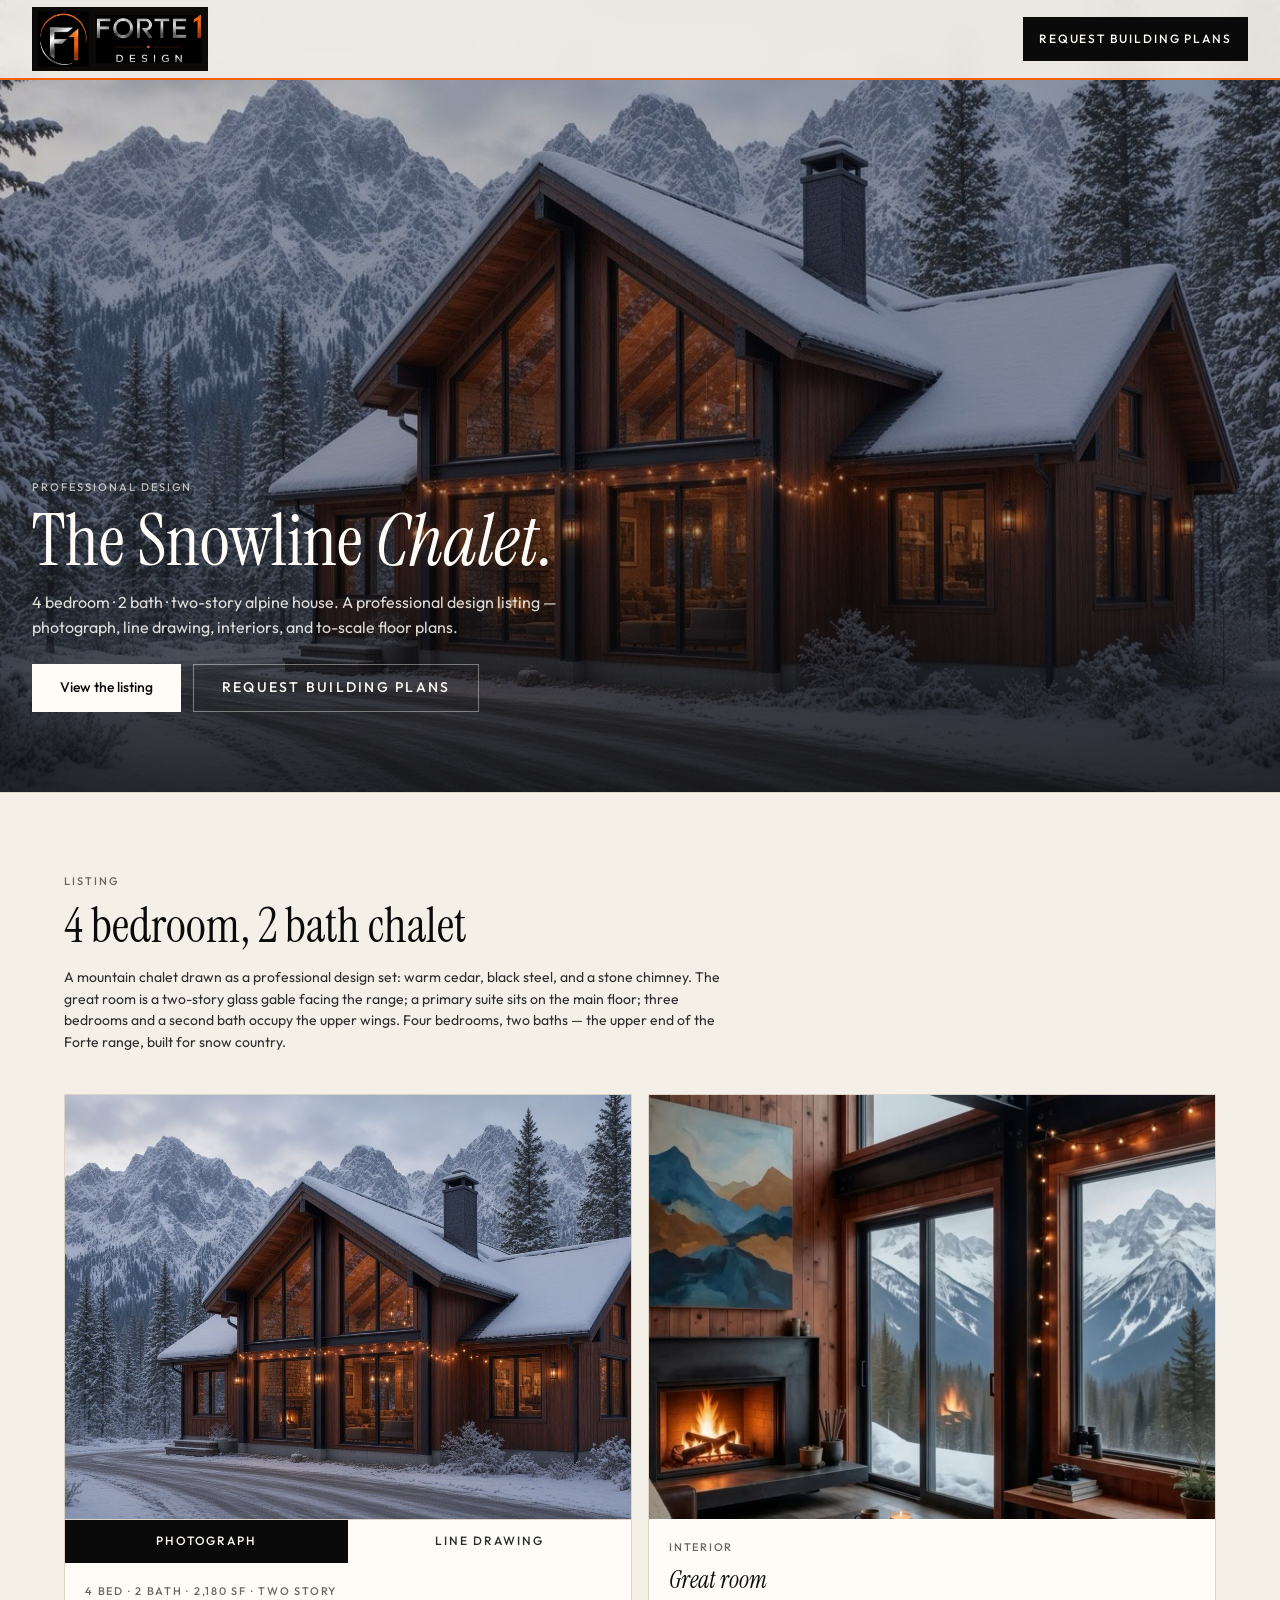
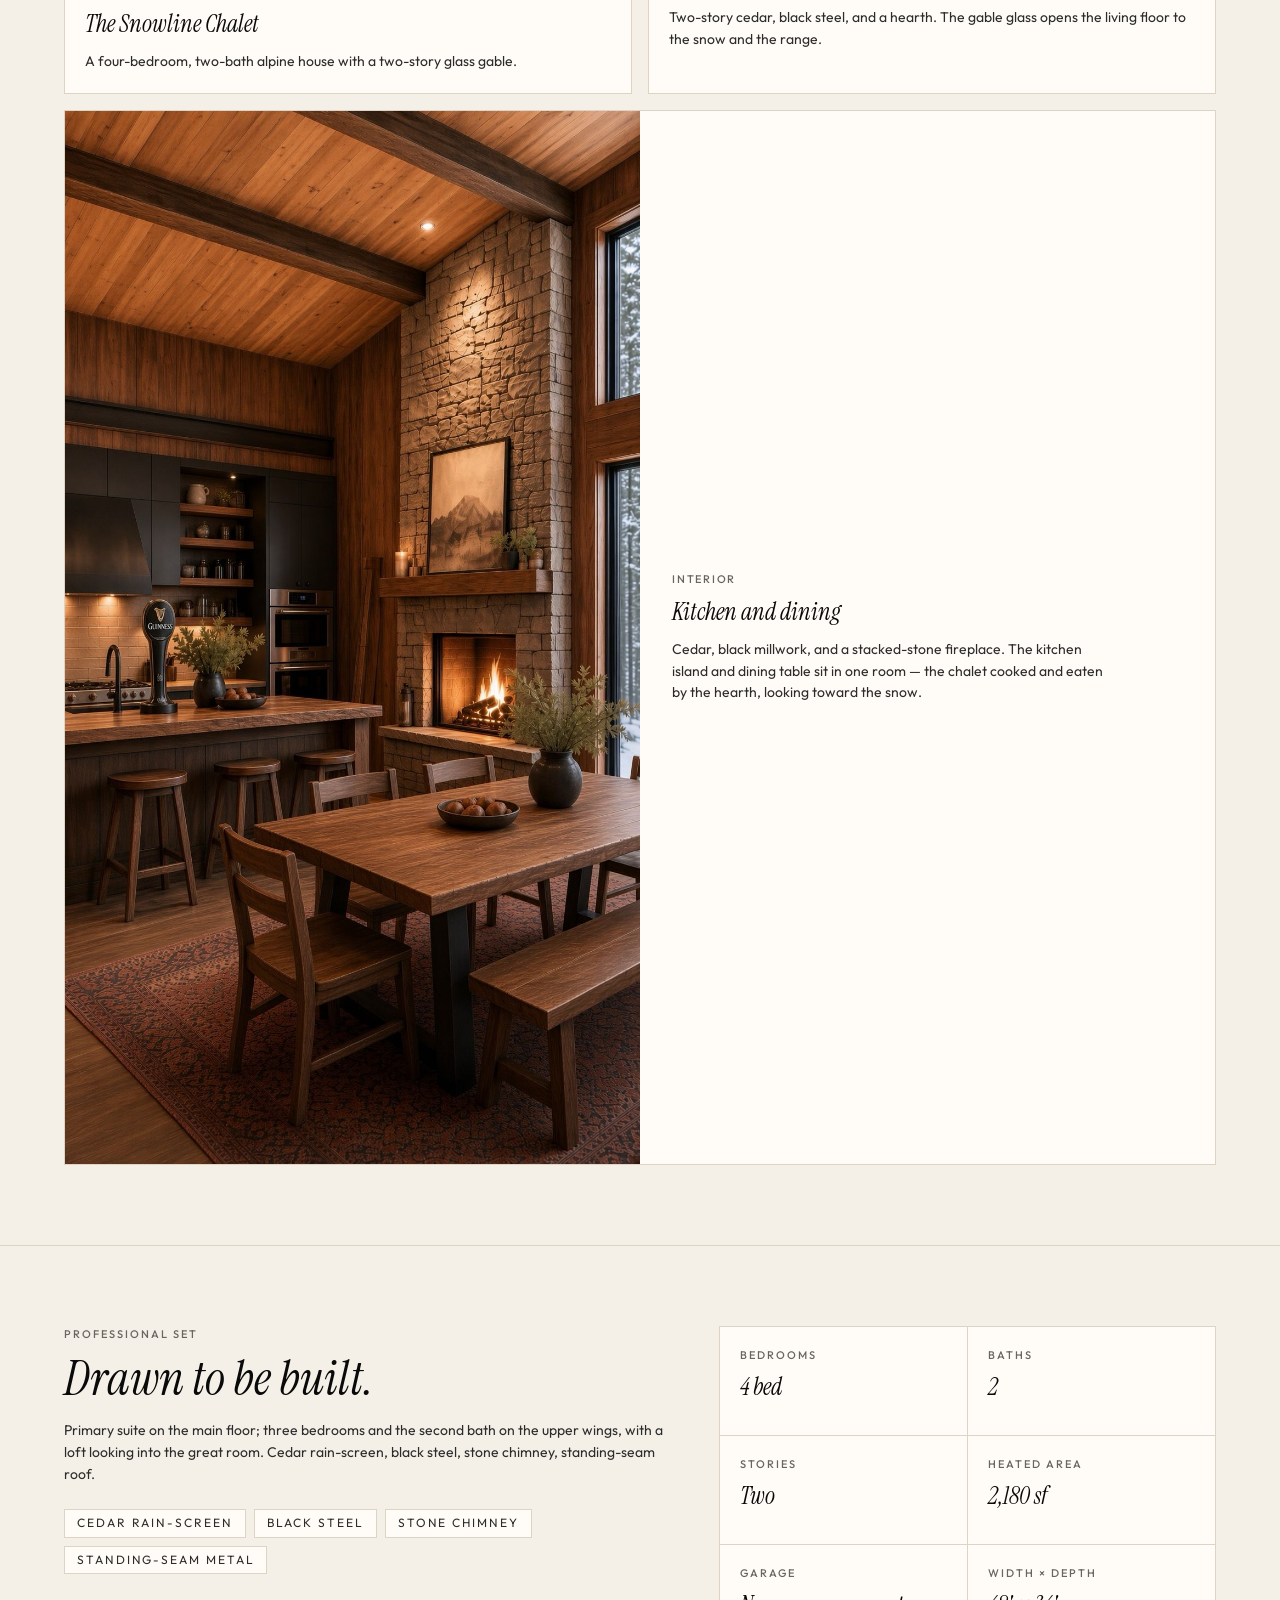
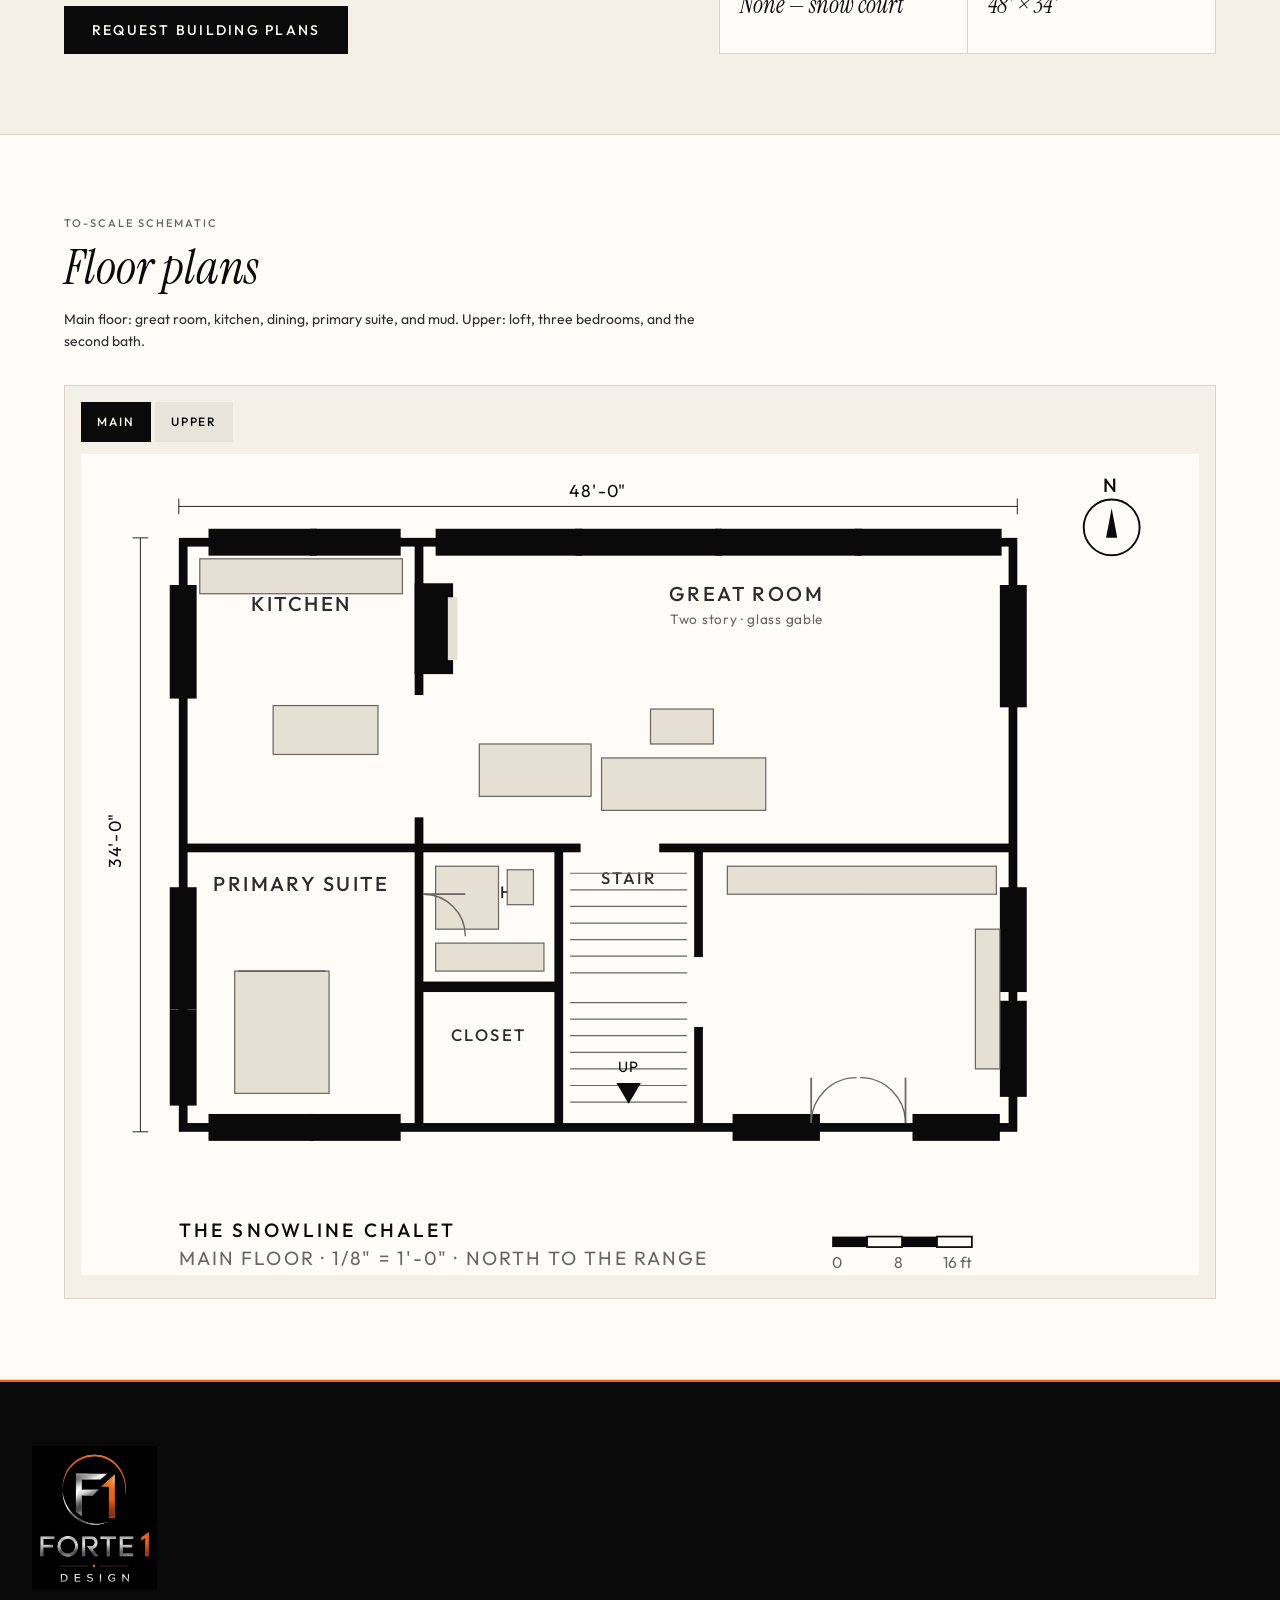
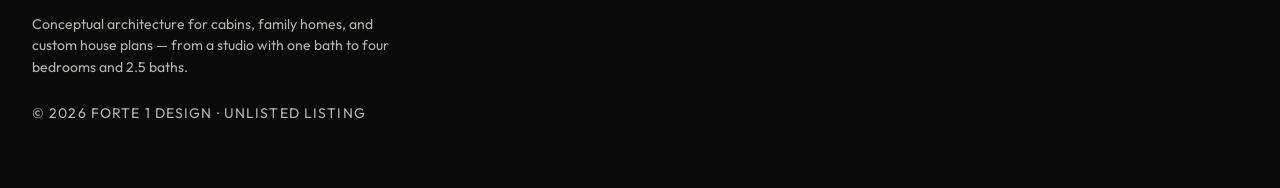
==== public/index.html @ c3548d13 "Serve Snowline Chalet as a static site for Cloudflare Pages Drop the Vercel output path and GitHub A" ====
<!DOCTYPE html>
<html lang="en">
<head>
  <meta charset="utf-8" />
  <meta name="viewport" content="width=device-width, initial-scale=1" />
  <title>Professional Design — The Snowline Chalet | Forte 1 Design</title>
  <meta name="description" content="4 bedroom · 2 bath · two-story alpine house. Photograph, line drawing, interior, and to-scale floor plans." />
  <meta name="robots" content="noindex, nofollow" />
  <meta name="theme-color" content="#f4f0e8" />
  <link rel="icon" type="image/svg+xml" href="favicon.svg" />
  <link rel="preconnect" href="https://fonts.googleapis.com" />
  <link rel="preconnect" href="https://fonts.gstatic.com" crossorigin />
  <link href="https://fonts.googleapis.com/css2?family=Instrument+Serif:ital@0;1&family=Outfit:wght@400;500;600&display=swap" rel="stylesheet" />
  <style>
    :root {
      --paper: #f4f0e8;
      --paper-deep: #e6dfd4;
      --cream: #fffcf7;
      --ink: #0a0a0a;
      --ink-soft: #2c2c2c;
      --mute: #6a6560;
      --line: #ddd4c6;
      --walnut: #f66303;
      --display: "Instrument Serif", "Times New Roman", serif;
      --sans: "Outfit", ui-sans-serif, system-ui, sans-serif;
    }
    * { box-sizing: border-box; margin: 0; padding: 0; }
    html { -webkit-font-smoothing: antialiased; scroll-behavior: smooth; }
    body { font-family: var(--sans); background: var(--paper); color: var(--ink); line-height: 1.55; }
    img { display: block; max-width: 100%; height: auto; }
    a { color: inherit; text-decoration: none; }
    button { font: inherit; cursor: pointer; border: 0; background: none; }
    .wrap { max-width: 80rem; margin: 0 auto; padding: 0 1.25rem; }
    @media (min-width: 640px) { .wrap { padding: 0 2rem; } }

    header {
      position: fixed; inset: 0 0 auto 0; z-index: 50;
      background: color-mix(in srgb, var(--paper) 92%, transparent);
      backdrop-filter: blur(12px); -webkit-backdrop-filter: blur(12px);
    }
    .header-inner {
      max-width: 80rem; margin: 0 auto; height: 5rem;
      display: flex; align-items: center; justify-content: space-between; gap: 1rem;
      border-bottom: 2px solid var(--walnut); padding: 0 1rem;
    }
    @media (min-width: 640px) { .header-inner { padding: 0 2rem; } }
    .brand img { height: 2.5rem; width: auto; }
    @media (min-width: 640px) { .brand img { height: 4rem; } }
    .btn {
      display: inline-flex; align-items: center; justify-content: center;
      height: 2.75rem; padding: 0 0.75rem; text-align: center;
      font-size: 0.6875rem; font-weight: 500; letter-spacing: 0.04em;
      text-transform: uppercase; background: var(--ink); color: var(--cream);
      white-space: nowrap; flex-shrink: 0;
    }
    .btn:hover { background: var(--walnut); }
    @media (min-width: 640px) {
      .btn { height: 2.75rem; padding: 0 1rem; font-size: 0.75rem; letter-spacing: 0.16em; }
    }

    .hero { background: var(--ink); padding-top: 5rem; }
    .hero-photo { width: 100%; aspect-ratio: 16 / 9; object-fit: cover; object-position: center; }
    .hero-copy { padding: 2rem 1rem 2.5rem; color: var(--cream); }
    .hero-copy .wrap { padding: 0; }
    .kicker { font-size: 0.6875rem; font-weight: 500; letter-spacing: 0.18em; text-transform: uppercase; color: color-mix(in srgb, var(--cream) 70%, transparent); }
    h1 { font-family: var(--display); font-weight: 400; font-size: 2.25rem; line-height: 0.92; margin-top: 0.75rem; max-width: 48rem; }
    h1 em { font-style: italic; }
    .lede { margin-top: 1rem; max-width: 36rem; font-size: 0.875rem; color: color-mix(in srgb, var(--cream) 85%, transparent); }
    .hero-actions { margin-top: 1.5rem; display: flex; flex-direction: column; gap: 0.75rem; }
    .btn-cream { background: var(--cream); color: var(--ink); height: 3rem; padding: 0 1.75rem; font-size: 0.875rem; letter-spacing: 0; text-transform: none; }
    .btn-cream:hover { background: var(--paper); }
    .btn-ghost {
      background: transparent; color: var(--cream); border: 1px solid color-mix(in srgb, var(--cream) 40%, transparent);
      height: 3rem; padding: 0 1.75rem; font-size: 0.875rem; letter-spacing: 0.16em;
    }
    .btn-ghost:hover { background: color-mix(in srgb, var(--cream) 10%, transparent); }

    @media (min-width: 640px) {
      .hero { position: relative; min-height: 88vh; padding-top: 0; background: var(--paper); }
      .hero-frame { position: absolute; inset: 0; overflow: hidden; }
      .hero-photo { position: absolute; inset: 0; width: 100%; height: 100%; aspect-ratio: auto; object-position: 62% center; }
      .hero-shade { position: absolute; inset: 0; background: linear-gradient(to top, rgba(10,10,10,.8), rgba(10,10,10,.25) 40%, rgba(10,10,10,.2)); }
      .hero-copy {
        position: relative; min-height: 88vh; display: flex; flex-direction: column; justify-content: flex-end;
        padding: 9rem 2rem 5rem;
      }
      .hero-copy .wrap { padding: 0; max-width: 80rem; width: 100%; margin: 0 auto; }
      h1 { font-size: 3.75rem; }
      .lede { font-size: 1rem; }
      .hero-actions { flex-direction: row; }
    }
    @media (min-width: 1024px) { h1 { font-size: 4.5rem; } }

    section { border-bottom: 1px solid var(--line); }
    .section { padding: 4rem 1.25rem; }
    @media (min-width: 640px) { .section { padding: 5rem 2rem; } }
    .label { font-size: 0.6875rem; font-weight: 500; letter-spacing: 0.18em; text-transform: uppercase; color: var(--mute); }
    h2 { font-family: var(--display); font-weight: 400; font-size: 2.25rem; line-height: 1.02; margin-top: 0.75rem; }
    @media (min-width: 640px) { h2 { font-size: 3rem; } }
    .prose { margin-top: 1rem; max-width: 42rem; font-size: 0.875rem; color: var(--ink-soft); }
    .grid { margin-top: 2.5rem; display: grid; gap: 1rem; }
    @media (min-width: 1024px) { .grid { grid-template-columns: 1fr 1fr; } }
    .card { display: flex; flex-direction: column; border: 1px solid var(--line); background: var(--cream); }
    .card.wide { }
    @media (min-width: 1024px) {
      .card.wide { grid-column: 1 / -1; display: grid; grid-template-columns: 1fr 1fr; }
    }
    .photo { overflow: hidden; background: var(--paper-deep); }
    .photo img { width: 100%; aspect-ratio: 4 / 3; object-fit: cover; }
    .photo.portrait img { aspect-ratio: 3 / 4; object-position: center 55%; }
    @media (min-width: 1024px) {
      .card.wide .photo img { aspect-ratio: auto; min-height: 24rem; height: 100%; object-fit: cover; }
    }
    .great-room { object-position: center 62%; }
    .tabs { display: flex; border-top: 1px solid var(--line); }
    .tabs button {
      flex: 1; padding: 0.75rem 1rem; font-size: 0.75rem; font-weight: 500;
      letter-spacing: 0.16em; text-transform: uppercase; background: var(--cream); color: var(--ink-soft);
    }
    .tabs button.on { background: var(--ink); color: var(--cream); }
    .card-copy { padding: 1.25rem; }
    .card.wide .card-copy { display: flex; flex-direction: column; justify-content: center; }
    @media (min-width: 640px) { .card.wide .card-copy { padding: 2rem; } }
    .meta { font-size: 0.6875rem; font-weight: 500; letter-spacing: 0.16em; text-transform: uppercase; color: var(--mute); }
    h3 { font-family: var(--display); font-style: italic; font-weight: 400; font-size: 1.5rem; line-height: 1.3; margin-top: 0.5rem; }

    .specs { display: grid; gap: 3rem; }
    @media (min-width: 1024px) { .specs { grid-template-columns: 1.1fr 0.9fr; } }
    .chips { margin-top: 1.5rem; display: flex; flex-wrap: wrap; gap: 0.5rem; list-style: none; }
    .chips li {
      border: 1px solid var(--line); background: var(--cream); padding: 0.25rem 0.75rem;
      font-size: 0.75rem; letter-spacing: 0.16em; text-transform: uppercase; color: var(--ink-soft);
    }
    .spec-grid {
      display: grid; grid-template-columns: 1fr 1fr; gap: 1px;
      overflow: hidden; border: 1px solid var(--line); background: var(--line);
    }
    .spec-grid div { background: var(--cream); padding: 1.25rem; }
    .spec-grid dt { font-size: 0.6875rem; font-weight: 500; letter-spacing: 0.18em; text-transform: uppercase; color: var(--mute); }
    .spec-grid dd { margin-top: 0.25rem; font-family: var(--display); font-style: italic; font-size: 1.25rem; }
    @media (min-width: 640px) { .spec-grid dd { font-size: 1.5rem; } }
    .btn-plans { margin-top: 2rem; height: 3rem; padding: 0 1.75rem; font-size: 0.875rem; letter-spacing: 0.16em; }

    .plans { background: var(--cream); }
    .plan-box { margin-top: 2rem; min-height: 24rem; border: 1px solid var(--line); background: var(--paper); padding: 0.75rem; }
    @media (min-width: 640px) { .plan-box { padding: 1rem; } }
    .plan-tabs { display: flex; gap: 0.25rem; margin-bottom: 0.75rem; }
    .plan-tabs button {
      height: 2.5rem; padding: 0 1rem; font-size: 0.75rem; font-weight: 500;
      letter-spacing: 0.16em; text-transform: uppercase; background: color-mix(in srgb, var(--ink) 5%, transparent);
    }
    .plan-tabs button.on { background: var(--ink); color: var(--cream); }
    .plan-scroll { overflow-x: auto; }
    .plan svg { width: 100%; height: auto; min-width: 18rem; }

    footer { border-top: 2px solid var(--walnut); background: var(--ink); color: var(--cream); }
    .footer-inner { max-width: 80rem; margin: 0 auto; padding: 4rem 1.25rem; }
    @media (min-width: 640px) { .footer-inner { padding: 4rem 2rem; } }
    .footer-inner img { height: 6rem; width: auto; }
    @media (min-width: 640px) { .footer-inner img { height: 9rem; } }
    .footer-inner p { margin-top: 1.5rem; max-width: 24rem; font-size: 0.875rem; color: color-mix(in srgb, var(--cream) 70%, transparent); }
    .legal { margin-top: 2rem; font-size: 0.6875rem; letter-spacing: 0.08em; text-transform: uppercase; color: color-mix(in srgb, var(--cream) 40%, transparent); }
  </style>
</head>
<body>
  <header>
    <div class="header-inner">
      <a class="brand" href="https://forte1design.com" target="_blank" rel="noopener noreferrer" aria-label="Forte 1 Design">
        <img src="images/logo-header.jpg" alt="Forte 1 Design" width="638" height="232" />
      </a>
      <a class="btn" href="https://forte1design.com/contact" target="_blank" rel="noopener noreferrer">Request building plans</a>
    </div>
  </header>

  <article>
    <section class="hero">
      <div class="hero-frame">
        <img class="hero-photo" src="images/snowline-dusk.jpg" alt="The Snowline Chalet" width="1500" height="844" />
        <div class="hero-shade"></div>
      </div>
      <div class="hero-copy">
        <div class="wrap">
          <p class="kicker">Professional Design</p>
          <h1>The Snowline<em> Chalet.</em></h1>
          <p class="lede">4 bedroom · 2 bath · two-story alpine house. A professional design listing — photograph, line drawing, interiors, and to-scale floor plans.</p>
          <div class="hero-actions">
            <a class="btn btn-cream" href="#listing">View the listing</a>
            <a class="btn btn-ghost" href="https://forte1design.com/contact" target="_blank" rel="noopener noreferrer">Request building plans</a>
          </div>
        </div>
      </div>
    </section>

    <section id="listing" class="section">
      <div class="wrap">
        <p class="label">Listing</p>
        <h2>4 bedroom, 2 bath chalet</h2>
        <p class="prose">A mountain chalet drawn as a professional design set: warm cedar, black steel, and a stone chimney. The great room is a two-story glass gable facing the range; a primary suite sits on the main floor; three bedrooms and a second bath occupy the upper wings. Four bedrooms, two baths — the upper end of the Forte range, built for snow country.</p>
        <div class="grid">
          <div class="card">
            <div class="photo">
              <img id="listing-photo" src="images/snowline-dusk.jpg" alt="The Snowline Chalet exterior" width="1500" height="844" />
            </div>
            <div class="tabs">
              <button type="button" class="on" data-view="photo">Photograph</button>
              <button type="button" data-view="drawing">Line drawing</button>
            </div>
            <div class="card-copy">
              <p class="meta">4 bed · 2 bath · 2,180 sf · Two story</p>
              <h3>The Snowline Chalet</h3>
              <p class="prose" style="margin-top:0.75rem">A four-bedroom, two-bath alpine house with a two-story glass gable.</p>
            </div>
          </div>
          <div class="card">
            <div class="photo">
              <img class="great-room" src="images/snowline-great-room.jpg" alt="The Snowline Chalet interior — great room" width="1057" height="1920" />
            </div>
            <div class="card-copy">
              <p class="meta">Interior</p>
              <h3>Great room</h3>
              <p class="prose" style="margin-top:0.75rem">Two-story cedar, black steel, and a hearth. The gable glass opens the living floor to the snow and the range.</p>
            </div>
          </div>
          <div class="card wide">
            <div class="photo portrait">
              <img src="images/snowline-kitchen.jpg" alt="The Snowline Chalet kitchen and dining" width="1048" height="1920" />
            </div>
            <div class="card-copy">
              <p class="meta">Interior</p>
              <h3>Kitchen and dining</h3>
              <p class="prose" style="margin-top:0.75rem;max-width:28rem">Cedar, black millwork, and a stacked-stone fireplace. The kitchen island and dining table sit in one room — the chalet cooked and eaten by the hearth, looking toward the snow.</p>
            </div>
          </div>
        </div>
      </div>
    </section>

    <section class="section">
      <div class="wrap specs">
        <div>
          <p class="label">Professional set</p>
          <h2 style="font-style:italic">Drawn to be built.</h2>
          <p class="prose">Primary suite on the main floor; three bedrooms and the second bath on the upper wings, with a loft looking into the great room. Cedar rain-screen, black steel, stone chimney, standing-seam roof.</p>
          <ul class="chips">
            <li>Cedar rain-screen</li>
            <li>Black steel</li>
            <li>Stone chimney</li>
            <li>Standing-seam metal</li>
          </ul>
          <a class="btn btn-plans" href="https://forte1design.com/contact" target="_blank" rel="noopener noreferrer">Request building plans</a>
        </div>
        <dl class="spec-grid">
          <div><dt>Bedrooms</dt><dd>4 bed</dd></div>
          <div><dt>Baths</dt><dd>2</dd></div>
          <div><dt>Stories</dt><dd>Two</dd></div>
          <div><dt>Heated area</dt><dd>2,180 sf</dd></div>
          <div><dt>Garage</dt><dd>None — snow court</dd></div>
          <div><dt>Width × depth</dt><dd>48' × 34'</dd></div>
        </dl>
      </div>
    </section>

    <section class="section plans">
      <div class="wrap">
        <p class="label">To-scale schematic</p>
        <h2 style="font-style:italic">Floor plans</h2>
        <p class="prose">Main floor: great room, kitchen, dining, primary suite, and mud. Upper: loft, three bedrooms, and the second bath.</p>
        <div class="plan-box">
          <div class="plan-tabs">
            <button type="button" class="on" data-floor="main">Main</button>
            <button type="button" data-floor="upper">Upper</button>
          </div>
          <div class="plan-scroll">
            <div class="plan" id="plan-main">
              <svg viewBox="0 0 640 470" role="img" aria-label="The Snowline Chalet main floor schematic, 48 feet by 34 feet">
                <rect width="640" height="470" fill="#fffcf7"/>
                <g transform="translate(56 48) scale(10)">
                  <rect x="0" y="0" width="48" height="34" fill="#0a0a0a"/>
                  <rect x="0.5" y="0.5" width="13" height="17" fill="#fffcf7"/>
                  <rect x="14" y="0.5" width="33.5" height="17" fill="#fffcf7"/>
                  <rect x="0.5" y="18" width="13" height="15.5" fill="#fffcf7"/>
                  <rect x="14" y="18" width="7.5" height="7.4" fill="#fffcf7"/>
                  <rect x="14" y="26" width="7.5" height="7.5" fill="#fffcf7"/>
                  <rect x="22" y="18" width="7.5" height="15.5" fill="#fffcf7"/>
                  <rect x="30" y="18" width="17.5" height="15.5" fill="#fffcf7"/>
                  <rect x="13.35" y="9" width="0.9" height="7" fill="#fffcf7"/>
                  <rect x="23" y="17.35" width="4.5" height="0.9" fill="#fffcf7"/>
                  <rect x="29.35" y="24" width="0.9" height="4" fill="#fffcf7"/>
                  <rect x="13.5" y="2.6" width="2.2" height="5.2" fill="#0a0a0a"/>
                  <rect x="15.4" y="3.4" width="0.55" height="3.6" fill="#e6dfd4"/>
                  <g stroke="#0a0a0a" fill="#fffcf7">
                    <rect x="15.2" y="-0.02" width="7.4" height="0.54"/><rect x="23.2" y="-0.02" width="7.4" height="0.54"/>
                    <rect x="31.2" y="-0.02" width="7.4" height="0.54"/><rect x="39.2" y="-0.02" width="7.4" height="0.54"/>
                    <rect x="2.2" y="-0.02" width="5.2" height="0.54"/><rect x="8" y="-0.02" width="4.2" height="0.54"/>
                    <rect x="-0.02" y="3.2" width="0.54" height="5.5"/><rect x="-0.02" y="20.5" width="0.54" height="6"/>
                    <rect x="-0.02" y="27.5" width="0.54" height="4.5"/>
                    <rect x="47.5" y="3.2" width="0.54" height="6"/><rect x="47.5" y="20.5" width="0.54" height="5"/><rect x="47.5" y="27" width="0.54" height="4.5"/>
                    <rect x="2.2" y="33.48" width="5" height="0.54"/><rect x="8" y="33.48" width="4.2" height="0.54"/>
                    <rect x="32.2" y="33.48" width="4" height="0.54"/><rect x="42.5" y="33.48" width="4" height="0.54"/>
                  </g>
                  <text x="7" y="4.2" text-anchor="middle" fill="#2c2c2c" font-size="1.15" font-family="Outfit,sans-serif" font-weight="500" letter-spacing="0.14" style="text-transform:uppercase">Kitchen</text>
                  <text x="32.5" y="3.6" text-anchor="middle" fill="#2c2c2c" font-size="1.15" font-family="Outfit,sans-serif" font-weight="500" letter-spacing="0.14" style="text-transform:uppercase">Great room<tspan x="32.5" dy="1.35" font-size="0.78" letter-spacing="0.04" fill="#6a6560" font-weight="400" style="text-transform:none">Two story · glass gable</tspan></text>
                  <text x="7" y="20.2" text-anchor="middle" fill="#2c2c2c" font-size="1.15" font-family="Outfit,sans-serif" font-weight="500" letter-spacing="0.14" style="text-transform:uppercase">Primary suite</text>
                  <text x="17.75" y="20.6" text-anchor="middle" fill="#2c2c2c" font-size="0.95" font-family="Outfit,sans-serif" font-weight="500" letter-spacing="0.14" style="text-transform:uppercase">Bath</text>
                  <text x="17.75" y="28.8" text-anchor="middle" fill="#2c2c2c" font-size="0.95" font-family="Outfit,sans-serif" font-weight="500" letter-spacing="0.14" style="text-transform:uppercase">Closet</text>
                  <text x="25.75" y="19.8" text-anchor="middle" fill="#2c2c2c" font-size="0.95" font-family="Outfit,sans-serif" font-weight="500" letter-spacing="0.14" style="text-transform:uppercase">Stair</text>
                  <text x="38.75" y="20.4" text-anchor="middle" fill="#2c2c2c" font-size="1.15" font-family="Outfit,sans-serif" font-weight="500" letter-spacing="0.14" style="text-transform:uppercase">Mud</text>
                  <g fill="#e6dfd4" stroke="#6a6560" stroke-width="0.07">
                    <rect x="1.2" y="1.2" width="11.6" height="2"/><rect x="5.4" y="9.6" width="6" height="2.8"/>
                    <rect x="17.2" y="11.8" width="6.4" height="3"/><rect x="24.2" y="12.6" width="9.4" height="3"/><rect x="27" y="9.8" width="3.6" height="2"/>
                    <rect x="3.2" y="24.8" width="5.4" height="7"/>
                    <rect x="14.7" y="18.8" width="3.6" height="3.6"/><rect x="18.8" y="19" width="1.5" height="2"/><rect x="14.7" y="23.2" width="6.2" height="1.6"/>
                    <rect x="31.4" y="18.8" width="15.4" height="1.6"/><rect x="45.6" y="22.4" width="1.4" height="8"/>
                  </g>
                  <line x1="3.4" y1="24.8" x2="8.4" y2="24.8" stroke="#6a6560" stroke-width="0.1"/>
                  <g fill="none" stroke="#6a6560" stroke-width="0.08">
                    <path d="M 14 20.4 A 2.4 2.4 0 0 1 16.4 22.8"/><line x1="14" y1="20.4" x2="16.4" y2="20.4" stroke-width="0.1"/>
                    <path d="M 36.2 33.5 A 2.6 2.6 0 0 1 38.8 30.9"/><line x1="36.2" y1="33.5" x2="36.2" y2="30.9" stroke-width="0.1"/>
                    <path d="M 41.6 33.5 A 2.6 2.6 0 0 0 39 30.9"/><line x1="41.6" y1="33.5" x2="41.6" y2="30.9" stroke-width="0.1"/>
                  </g>
                  <g stroke="#6a6560" stroke-width="0.07">
                    <line x1="22.4" y1="19.2" x2="29.1" y2="19.2"/><line x1="22.4" y1="20.15" x2="29.1" y2="20.15"/>
                    <line x1="22.4" y1="21.1" x2="29.1" y2="21.1"/><line x1="22.4" y1="22.05" x2="29.1" y2="22.05"/>
                    <line x1="22.4" y1="23" x2="29.1" y2="23"/><line x1="22.4" y1="23.95" x2="29.1" y2="23.95"/>
                    <line x1="22.4" y1="24.9" x2="29.1" y2="24.9"/>
                    <line x1="22.4" y1="26.6" x2="29.1" y2="26.6"/><line x1="22.4" y1="27.55" x2="29.1" y2="27.55"/>
                    <line x1="22.4" y1="28.5" x2="29.1" y2="28.5"/><line x1="22.4" y1="29.45" x2="29.1" y2="29.45"/>
                    <line x1="22.4" y1="30.4" x2="29.1" y2="30.4"/><line x1="22.4" y1="31.35" x2="29.1" y2="31.35"/>
                    <line x1="22.4" y1="32.3" x2="29.1" y2="32.3"/>
                  </g>
                  <polygon points="25.75,32.4 26.45,31.2 25.05,31.2" fill="#0a0a0a"/>
                  <text x="25.75" y="30.6" text-anchor="middle" fill="#0a0a0a" font-size="0.85" font-family="Outfit,sans-serif" letter-spacing="0.08">UP</text>
                  <g stroke="#0a0a0a" fill="#0a0a0a" stroke-width="0.05">
                    <line x1="0" y1="-1.8" x2="48" y2="-1.8"/>
                    <line x1="0" y1="-2.25" x2="0" y2="-1.35"/><line x1="48" y1="-2.25" x2="48" y2="-1.35"/>
                    <text x="24" y="-2.35" text-anchor="middle" stroke="none" font-size="1" font-family="Outfit,sans-serif" letter-spacing="0.08">48'-0"</text>
                    <line x1="-2.2" y1="0" x2="-2.2" y2="34"/>
                    <line x1="-2.65" y1="0" x2="-1.75" y2="0"/><line x1="-2.65" y1="34" x2="-1.75" y2="34"/>
                    <text x="-3.3" y="17.3" text-anchor="middle" stroke="none" font-size="1" font-family="Outfit,sans-serif" letter-spacing="0.08" transform="rotate(-90 -3.3 17.3)">34'-0"</text>
                  </g>
                </g>
                <g font-family="Outfit,sans-serif" fill="#0a0a0a">
                  <text x="56" y="448" font-size="11" font-weight="500" letter-spacing="1.8" style="text-transform:uppercase">The Snowline Chalet</text>
                  <text x="56" y="464" font-size="11" fill="#6a6560" letter-spacing="1.2" style="text-transform:uppercase">Main floor · 1/8" = 1'-0" · North to the range</text>
                </g>
                <g transform="translate(590 42)" fill="#0a0a0a" font-family="Outfit,sans-serif">
                  <circle r="16" fill="none" stroke="#0a0a0a" stroke-width="1.1"/>
                  <polygon points="0,-11 3.2,6 -3.2,6"/>
                  <text y="-20" text-anchor="middle" font-size="11" font-weight="500" letter-spacing="1.4">N</text>
                </g>
                <g transform="translate(430 448)" fill="#0a0a0a" font-family="Outfit,sans-serif">
                  <rect x="0" y="0" width="20" height="6"/><rect x="20" y="0" width="20" height="6" fill="none" stroke="#0a0a0a" stroke-width="1"/>
                  <rect x="40" y="0" width="20" height="6"/><rect x="60" y="0" width="20" height="6" fill="none" stroke="#0a0a0a" stroke-width="1"/>
                  <text y="18" font-size="9" fill="#6a6560">0</text>
                  <text x="38" y="18" font-size="9" fill="#6a6560" text-anchor="middle">8</text>
                  <text x="80" y="18" font-size="9" fill="#6a6560" text-anchor="end">16 ft</text>
                </g>
              </svg>
            </div>
            <div class="plan" id="plan-upper" hidden>
              <svg viewBox="0 0 640 470" role="img" aria-label="The Snowline Chalet upper floor schematic, 48 feet by 34 feet">
                <rect width="640" height="470" fill="#fffcf7"/>
                <g transform="translate(56 48) scale(10)">
                  <rect x="0" y="0" width="48" height="34" fill="#0a0a0a"/>
                  <rect x="0.5" y="0.5" width="13" height="17" fill="#fffcf7"/>
                  <rect x="14" y="0.5" width="33.5" height="17" fill="#e6dfd4"/>
                  <rect x="0.5" y="18" width="13" height="15.5" fill="#fffcf7"/>
                  <rect x="14" y="18" width="7.5" height="15.5" fill="#fffcf7"/>
                  <rect x="22" y="18" width="7.5" height="15.5" fill="#fffcf7"/>
                  <rect x="30" y="18" width="17.5" height="15.5" fill="#fffcf7"/>
                  <rect x="22" y="13" width="16" height="5" fill="#fffcf7"/>
                  <rect x="23" y="17.35" width="4.5" height="0.9" fill="#fffcf7"/>
                  <path d="M14.2 0.7 H47.3 V12.8 H38 V13 H22 V17.3 H14.2 Z" fill="none" stroke="#6a6560" stroke-width="0.08" stroke-dasharray="0.45 0.28"/>
                  <g stroke="#0a0a0a" fill="#fffcf7">
                    <rect x="15.2" y="-0.02" width="7.4" height="0.54"/><rect x="23.2" y="-0.02" width="7.4" height="0.54"/>
                    <rect x="31.2" y="-0.02" width="7.4" height="0.54"/><rect x="39.2" y="-0.02" width="7.4" height="0.54"/>
                    <rect x="2.2" y="-0.02" width="5.2" height="0.54"/><rect x="8" y="-0.02" width="4.2" height="0.54"/>
                    <rect x="-0.02" y="3.2" width="0.54" height="5.5"/><rect x="-0.02" y="20.5" width="0.54" height="6"/>
                    <rect x="-0.02" y="27.5" width="0.54" height="4.5"/>
                    <rect x="47.5" y="3.2" width="0.54" height="6"/><rect x="47.5" y="20.5" width="0.54" height="5"/><rect x="47.5" y="27" width="0.54" height="4.5"/>
                    <rect x="2.2" y="33.48" width="5" height="0.54"/><rect x="8" y="33.48" width="4.2" height="0.54"/>
                    <rect x="32.2" y="33.48" width="4" height="0.54"/><rect x="42.5" y="33.48" width="4" height="0.54"/>
                  </g>
                  <text x="7" y="3.8" text-anchor="middle" fill="#2c2c2c" font-size="1.15" font-family="Outfit,sans-serif" font-weight="500" letter-spacing="0.14" style="text-transform:uppercase">Bedroom 2</text>
                  <text x="31.5" y="5.6" text-anchor="middle" fill="#2c2c2c" font-size="1.15" font-family="Outfit,sans-serif" font-weight="500" letter-spacing="0.14" style="text-transform:uppercase">Void<tspan x="31.5" dy="1.35" font-size="0.78" letter-spacing="0.04" fill="#6a6560" font-weight="400" style="text-transform:none">Open to great room below</tspan></text>
                  <text x="30" y="15.2" text-anchor="middle" fill="#2c2c2c" font-size="0.95" font-family="Outfit,sans-serif" font-weight="500" letter-spacing="0.14" style="text-transform:uppercase">Loft</text>
                  <text x="7" y="20.2" text-anchor="middle" fill="#2c2c2c" font-size="1.15" font-family="Outfit,sans-serif" font-weight="500" letter-spacing="0.14" style="text-transform:uppercase">Bedroom 3</text>
                  <text x="17.75" y="20.4" text-anchor="middle" fill="#2c2c2c" font-size="0.95" font-family="Outfit,sans-serif" font-weight="500" letter-spacing="0.14" style="text-transform:uppercase">Bath</text>
                  <text x="25.75" y="19.8" text-anchor="middle" fill="#2c2c2c" font-size="0.95" font-family="Outfit,sans-serif" font-weight="500" letter-spacing="0.14" style="text-transform:uppercase">Stair</text>
                  <text x="38.75" y="20.2" text-anchor="middle" fill="#2c2c2c" font-size="1.15" font-family="Outfit,sans-serif" font-weight="500" letter-spacing="0.14" style="text-transform:uppercase">Bedroom 4</text>
                  <g fill="#e6dfd4" stroke="#6a6560" stroke-width="0.07">
                    <rect x="4" y="8.2" width="5.4" height="7"/><rect x="1.4" y="14.8" width="3.2" height="2"/>
                    <rect x="25.2" y="14.2" width="8.4" height="2.2"/>
                    <rect x="4" y="24.6" width="5.4" height="7"/>
                    <rect x="14.7" y="22.4" width="3.6" height="3.6"/><rect x="18.8" y="22.6" width="1.5" height="2"/><rect x="14.7" y="30.4" width="6.2" height="1.6"/>
                    <rect x="35.2" y="24.6" width="7" height="5.4"/>
                  </g>
                  <line x1="22" y1="13" x2="38" y2="13" stroke="#0a0a0a" stroke-width="0.12"/>
                  <line x1="22" y1="13" x2="22" y2="17.5" stroke="#0a0a0a" stroke-width="0.12"/>
                  <line x1="38" y1="13" x2="38" y2="17.5" stroke="#0a0a0a" stroke-width="0.12"/>
                  <g stroke="#6a6560" stroke-width="0.07">
                    <line x1="22.4" y1="19.2" x2="29.1" y2="19.2"/><line x1="22.4" y1="20.15" x2="29.1" y2="20.15"/>
                    <line x1="22.4" y1="21.1" x2="29.1" y2="21.1"/><line x1="22.4" y1="22.05" x2="29.1" y2="22.05"/>
                    <line x1="22.4" y1="23" x2="29.1" y2="23"/><line x1="22.4" y1="23.95" x2="29.1" y2="23.95"/>
                    <line x1="22.4" y1="24.9" x2="29.1" y2="24.9"/>
                    <line x1="22.4" y1="26.6" x2="29.1" y2="26.6"/><line x1="22.4" y1="27.55" x2="29.1" y2="27.55"/>
                    <line x1="22.4" y1="28.5" x2="29.1" y2="28.5"/><line x1="22.4" y1="29.45" x2="29.1" y2="29.45"/>
                    <line x1="22.4" y1="30.4" x2="29.1" y2="30.4"/><line x1="22.4" y1="31.35" x2="29.1" y2="31.35"/>
                    <line x1="22.4" y1="32.3" x2="29.1" y2="32.3"/>
                  </g>
                  <polygon points="25.75,19.4 26.45,20.6 25.05,20.6" fill="#0a0a0a"/>
                  <text x="25.75" y="21.8" text-anchor="middle" fill="#0a0a0a" font-size="0.85" font-family="Outfit,sans-serif" letter-spacing="0.08">DN</text>
                  <g stroke="#0a0a0a" fill="#0a0a0a" stroke-width="0.05">
                    <line x1="0" y1="-1.8" x2="48" y2="-1.8"/>
                    <text x="24" y="-2.35" text-anchor="middle" stroke="none" font-size="1" font-family="Outfit,sans-serif" letter-spacing="0.08">48'-0"</text>
                    <line x1="-2.2" y1="0" x2="-2.2" y2="34"/>
                    <text x="-3.3" y="17.3" text-anchor="middle" stroke="none" font-size="1" font-family="Outfit,sans-serif" letter-spacing="0.08" transform="rotate(-90 -3.3 17.3)">34'-0"</text>
                  </g>
                </g>
                <g font-family="Outfit,sans-serif" fill="#0a0a0a">
                  <text x="56" y="448" font-size="11" font-weight="500" letter-spacing="1.8" style="text-transform:uppercase">The Snowline Chalet</text>
                  <text x="56" y="464" font-size="11" fill="#6a6560" letter-spacing="1.2" style="text-transform:uppercase">Upper floor · 1/8" = 1'-0" · North to the range</text>
                </g>
                <g transform="translate(590 42)" fill="#0a0a0a" font-family="Outfit,sans-serif">
                  <circle r="16" fill="none" stroke="#0a0a0a" stroke-width="1.1"/>
                  <polygon points="0,-11 3.2,6 -3.2,6"/>
                  <text y="-20" text-anchor="middle" font-size="11" font-weight="500" letter-spacing="1.4">N</text>
                </g>
                <g transform="translate(430 448)" fill="#0a0a0a" font-family="Outfit,sans-serif">
                  <rect x="0" y="0" width="20" height="6"/><rect x="20" y="0" width="20" height="6" fill="none" stroke="#0a0a0a" stroke-width="1"/>
                  <rect x="40" y="0" width="20" height="6"/><rect x="60" y="0" width="20" height="6" fill="none" stroke="#0a0a0a" stroke-width="1"/>
                  <text y="18" font-size="9" fill="#6a6560">0</text>
                  <text x="38" y="18" font-size="9" fill="#6a6560" text-anchor="middle">8</text>
                  <text x="80" y="18" font-size="9" fill="#6a6560" text-anchor="end">16 ft</text>
                </g>
              </svg>
            </div>
          </div>
        </div>
      </div>
    </section>
  </article>

  <footer>
    <div class="footer-inner">
      <a href="https://forte1design.com" target="_blank" rel="noopener noreferrer" aria-label="Forte 1 Design">
        <img src="images/logo.jpg" alt="Forte 1 Design" width="486" height="560" />
      </a>
      <p>Conceptual architecture for cabins, family homes, and custom house plans — from a studio with one bath to four bedrooms and 2.5 baths.</p>
      <p class="legal">© 2026 Forte 1 Design · Unlisted listing</p>
    </div>
  </footer>

  <script>
    const photo = document.getElementById("listing-photo");
    document.querySelectorAll(".tabs button").forEach((btn) => {
      btn.addEventListener("click", () => {
        document.querySelectorAll(".tabs button").forEach((b) => b.classList.remove("on"));
        btn.classList.add("on");
        const drawing = btn.dataset.view === "drawing";
        photo.src = drawing ? "images/snowline-ink.jpg" : "images/snowline-dusk.jpg";
        photo.alt = drawing ? "The Snowline Chalet line drawing" : "The Snowline Chalet exterior";
      });
    });
    document.querySelectorAll(".plan-tabs button").forEach((btn) => {
      btn.addEventListener("click", () => {
        document.querySelectorAll(".plan-tabs button").forEach((b) => b.classList.remove("on"));
        btn.classList.add("on");
        document.getElementById("plan-main").hidden = btn.dataset.floor !== "main";
        document.getElementById("plan-upper").hidden = btn.dataset.floor !== "upper";
      });
    });
  </script>
</body>
</html>
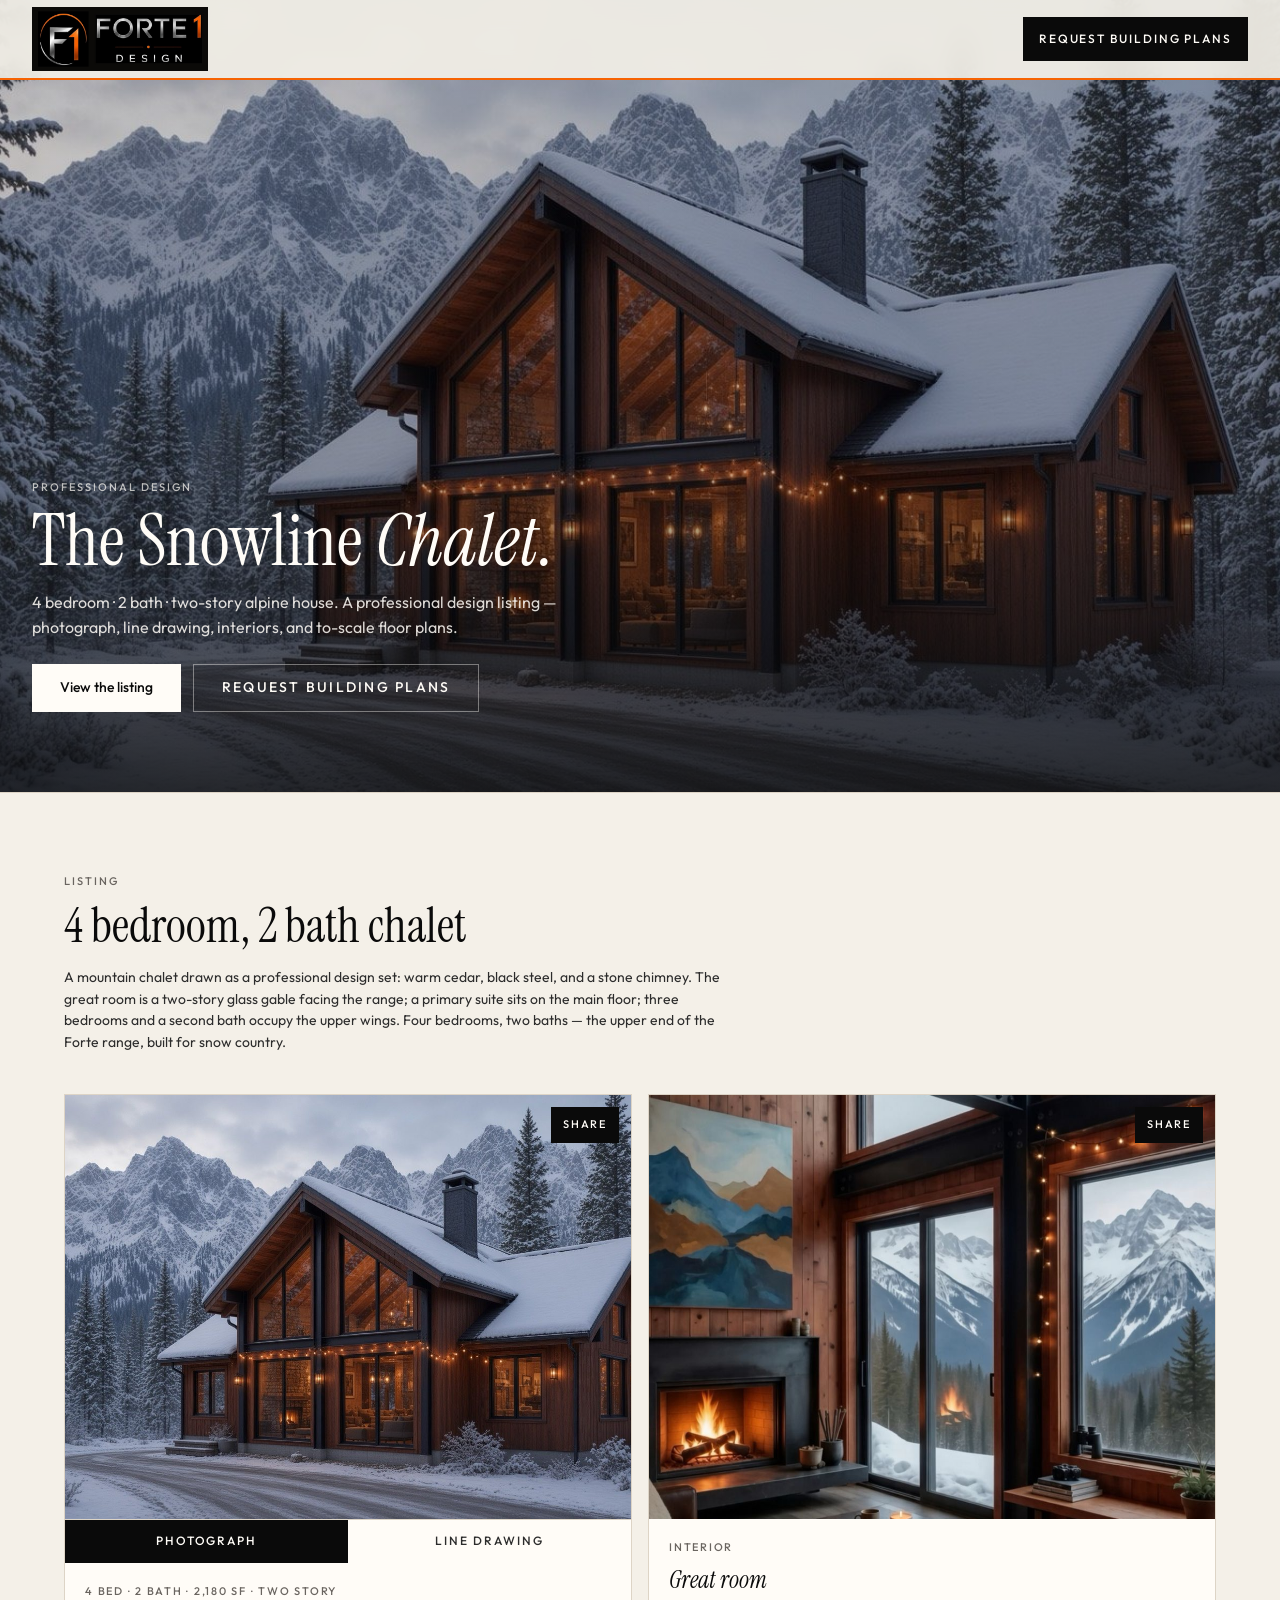
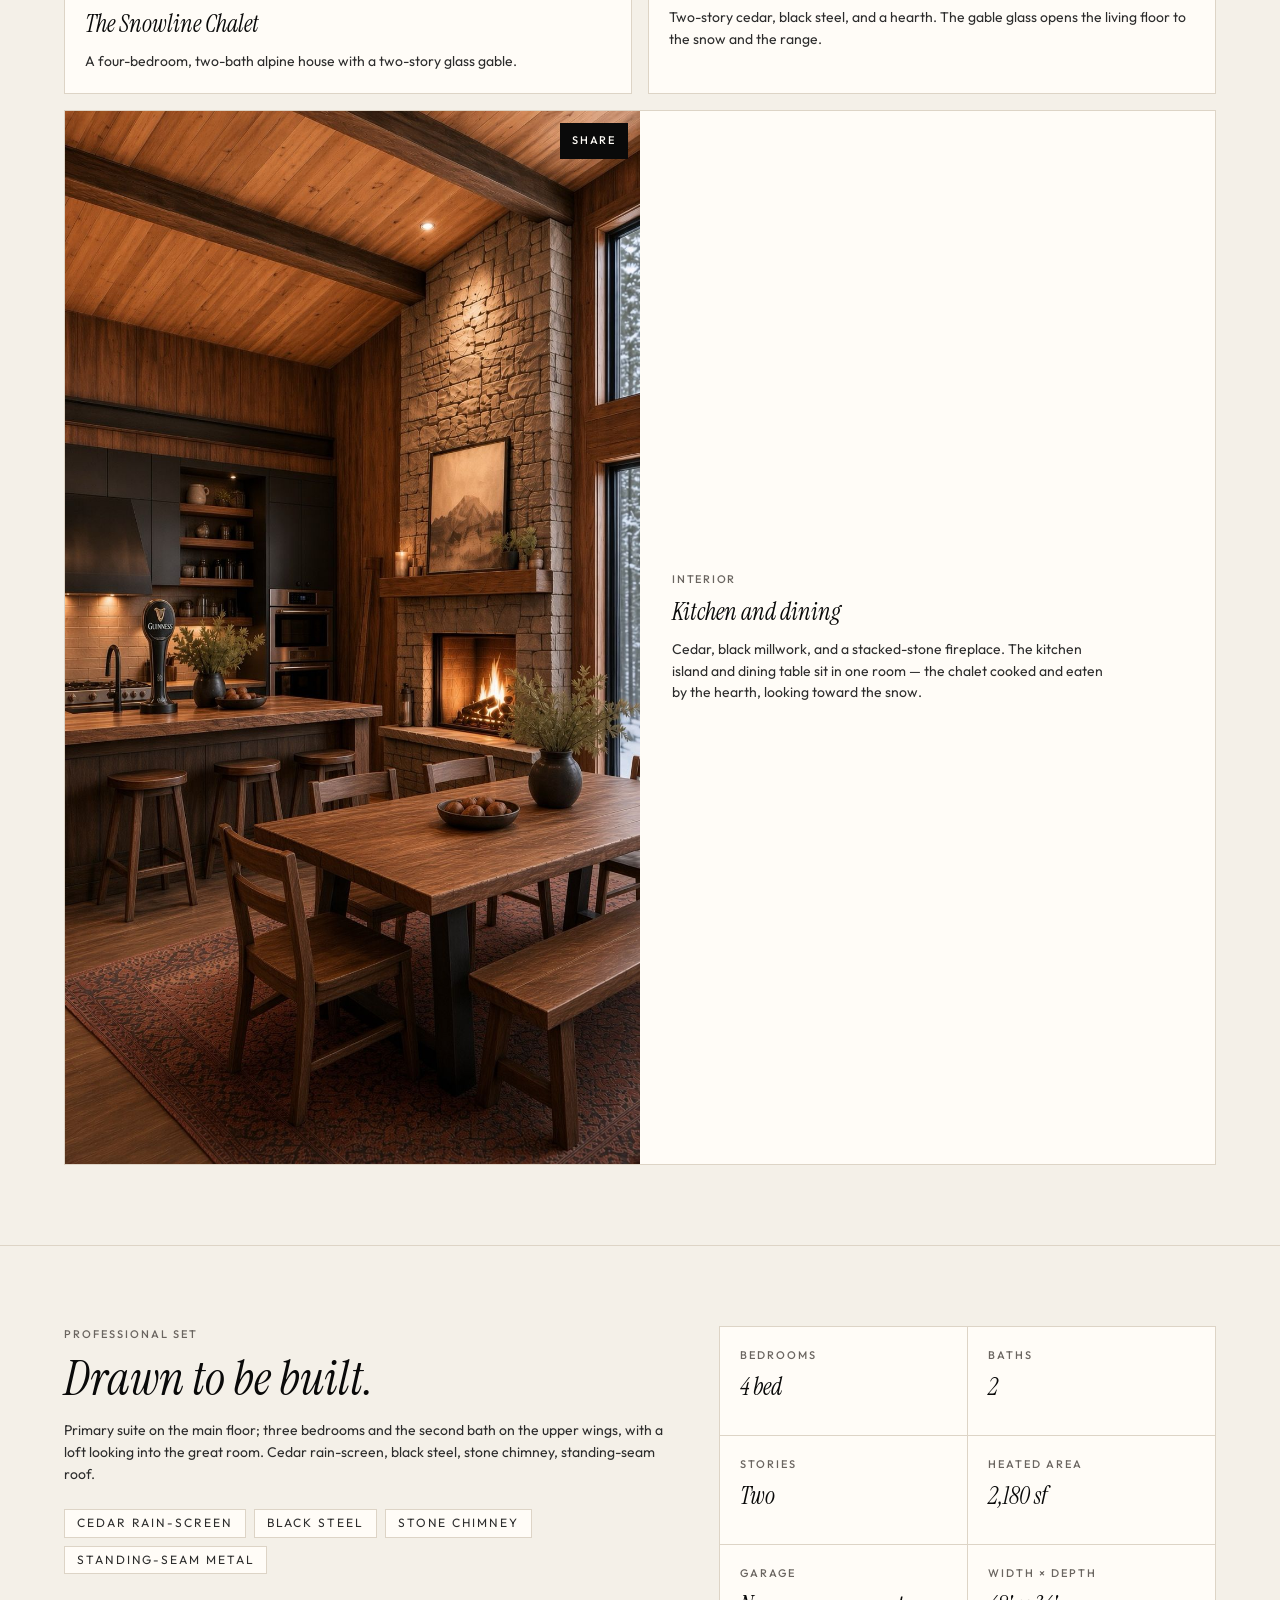
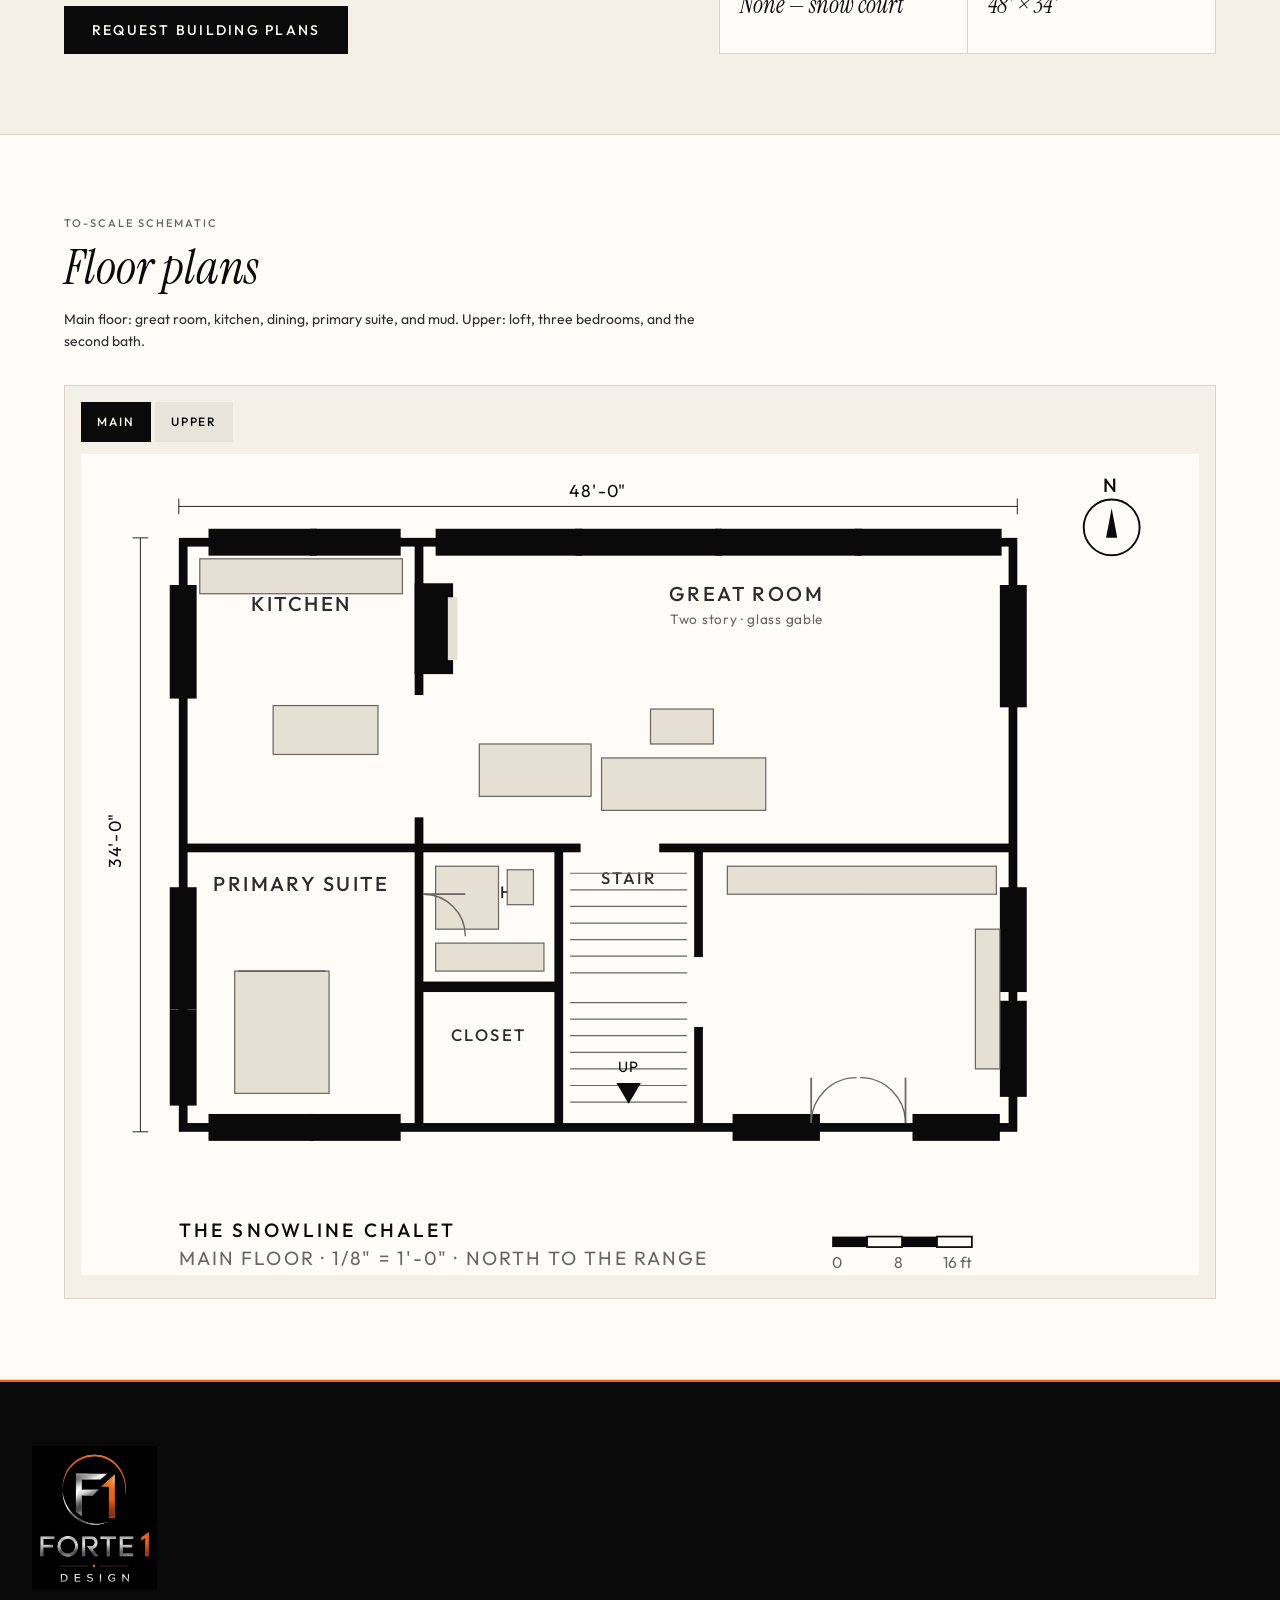
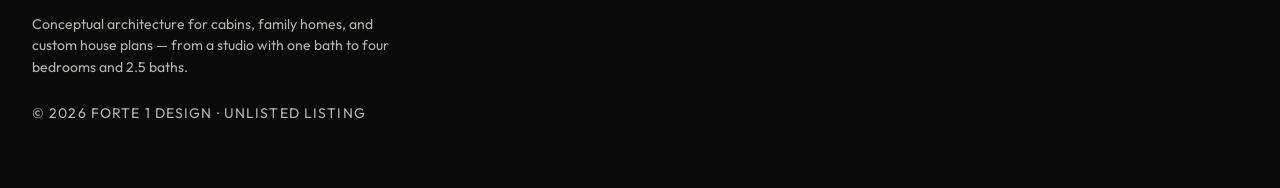
==== commit 30758375: "Add share links on listing images Each photo has a Share control that uses the device share sheet on" ====
--- a/public/index.html
+++ b/public/index.html
@@ -105,13 +105,21 @@
     @media (min-width: 1024px) {
       .card.wide { grid-column: 1 / -1; display: grid; grid-template-columns: 1fr 1fr; }
     }
-    .photo { overflow: hidden; background: var(--paper-deep); }
+    .photo { position: relative; overflow: hidden; background: var(--paper-deep); }
     .photo img { width: 100%; aspect-ratio: 4 / 3; object-fit: cover; }
     .photo.portrait img { aspect-ratio: 3 / 4; object-position: center 55%; }
     @media (min-width: 1024px) {
       .card.wide .photo img { aspect-ratio: auto; min-height: 24rem; height: 100%; object-fit: cover; }
     }
     .great-room { object-position: center 62%; }
+    .share {
+      position: absolute; top: 0.75rem; right: 0.75rem; z-index: 2;
+      display: inline-flex; align-items: center; justify-content: center;
+      height: 2.25rem; padding: 0 0.75rem;
+      background: var(--ink); color: var(--cream);
+      font-size: 0.6875rem; font-weight: 500; letter-spacing: 0.16em; text-transform: uppercase;
+    }
+    .share:hover { background: var(--walnut); }
     .tabs { display: flex; border-top: 1px solid var(--line); }
     .tabs button {
       flex: 1; padding: 0.75rem 1rem; font-size: 0.75rem; font-weight: 500;
@@ -197,9 +205,10 @@
         <h2>4 bedroom, 2 bath chalet</h2>
         <p class="prose">A mountain chalet drawn as a professional design set: warm cedar, black steel, and a stone chimney. The great room is a two-story glass gable facing the range; a primary suite sits on the main floor; three bedrooms and a second bath occupy the upper wings. Four bedrooms, two baths — the upper end of the Forte range, built for snow country.</p>
         <div class="grid">
-          <div class="card">
+          <div class="card" id="exterior">
             <div class="photo">
               <img id="listing-photo" src="images/snowline-dusk.jpg" alt="The Snowline Chalet exterior" width="1500" height="844" />
+              <button type="button" class="share" id="listing-share" data-src="images/snowline-dusk.jpg" data-title="The Snowline Chalet exterior">Share</button>
             </div>
             <div class="tabs">
               <button type="button" class="on" data-view="photo">Photograph</button>
@@ -211,9 +220,10 @@
               <p class="prose" style="margin-top:0.75rem">A four-bedroom, two-bath alpine house with a two-story glass gable.</p>
             </div>
           </div>
-          <div class="card">
+          <div class="card" id="great-room">
             <div class="photo">
               <img class="great-room" src="images/snowline-great-room.jpg" alt="The Snowline Chalet interior — great room" width="1057" height="1920" />
+              <button type="button" class="share" data-src="images/snowline-great-room.jpg" data-title="The Snowline Chalet great room">Share</button>
             </div>
             <div class="card-copy">
               <p class="meta">Interior</p>
@@ -221,9 +231,10 @@
               <p class="prose" style="margin-top:0.75rem">Two-story cedar, black steel, and a hearth. The gable glass opens the living floor to the snow and the range.</p>
             </div>
           </div>
-          <div class="card wide">
+          <div class="card wide" id="kitchen">
             <div class="photo portrait">
               <img src="images/snowline-kitchen.jpg" alt="The Snowline Chalet kitchen and dining" width="1048" height="1920" />
+              <button type="button" class="share" data-src="images/snowline-kitchen.jpg" data-title="The Snowline Chalet kitchen and dining">Share</button>
             </div>
             <div class="card-copy">
               <p class="meta">Interior</p>
@@ -453,6 +464,7 @@
 
   <script>
     const photo = document.getElementById("listing-photo");
+    const listingShare = document.getElementById("listing-share");
     document.querySelectorAll(".tabs button").forEach((btn) => {
       btn.addEventListener("click", () => {
         document.querySelectorAll(".tabs button").forEach((b) => b.classList.remove("on"));
@@ -460,6 +472,8 @@
         const drawing = btn.dataset.view === "drawing";
         photo.src = drawing ? "images/snowline-ink.jpg" : "images/snowline-dusk.jpg";
         photo.alt = drawing ? "The Snowline Chalet line drawing" : "The Snowline Chalet exterior";
+        listingShare.dataset.src = drawing ? "images/snowline-ink.jpg" : "images/snowline-dusk.jpg";
+        listingShare.dataset.title = drawing ? "The Snowline Chalet line drawing" : "The Snowline Chalet exterior";
       });
     });
     document.querySelectorAll(".plan-tabs button").forEach((btn) => {
@@ -470,6 +484,28 @@
         document.getElementById("plan-upper").hidden = btn.dataset.floor !== "upper";
       });
     });
+    document.querySelectorAll(".share").forEach((btn) => {
+      btn.addEventListener("click", async () => {
+        const url = new URL(btn.dataset.src, window.location.href).href;
+        const title = btn.dataset.title || "The Snowline Chalet";
+        try {
+          if (navigator.share) {
+            await navigator.share({ title, text: title, url });
+            return;
+          }
+        } catch (err) {
+          if (err && err.name === "AbortError") return;
+        }
+        try {
+          await navigator.clipboard.writeText(url);
+          const prev = btn.textContent;
+          btn.textContent = "Copied";
+          setTimeout(() => { btn.textContent = prev; }, 1600);
+        } catch (_) {
+          window.prompt("Copy image link", url);
+        }
+      });
+    });
   </script>
 </body>
 </html>
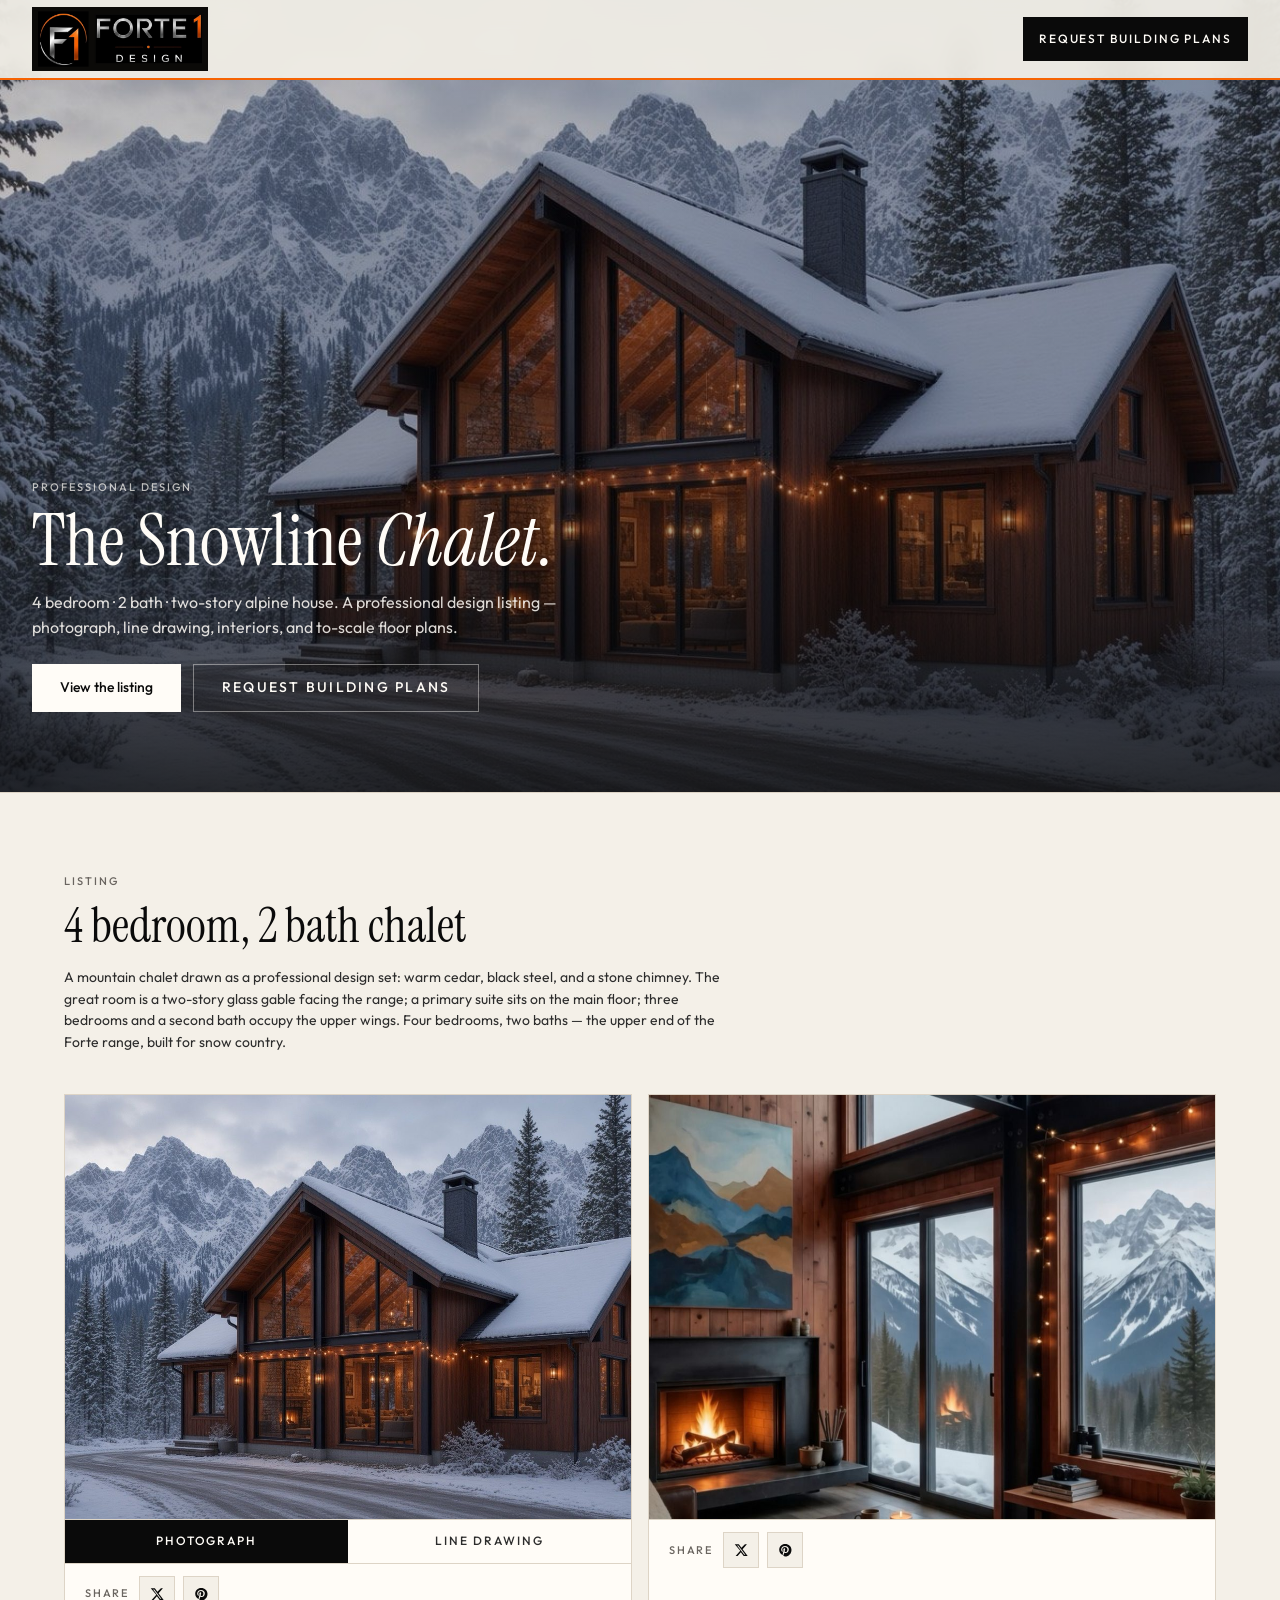
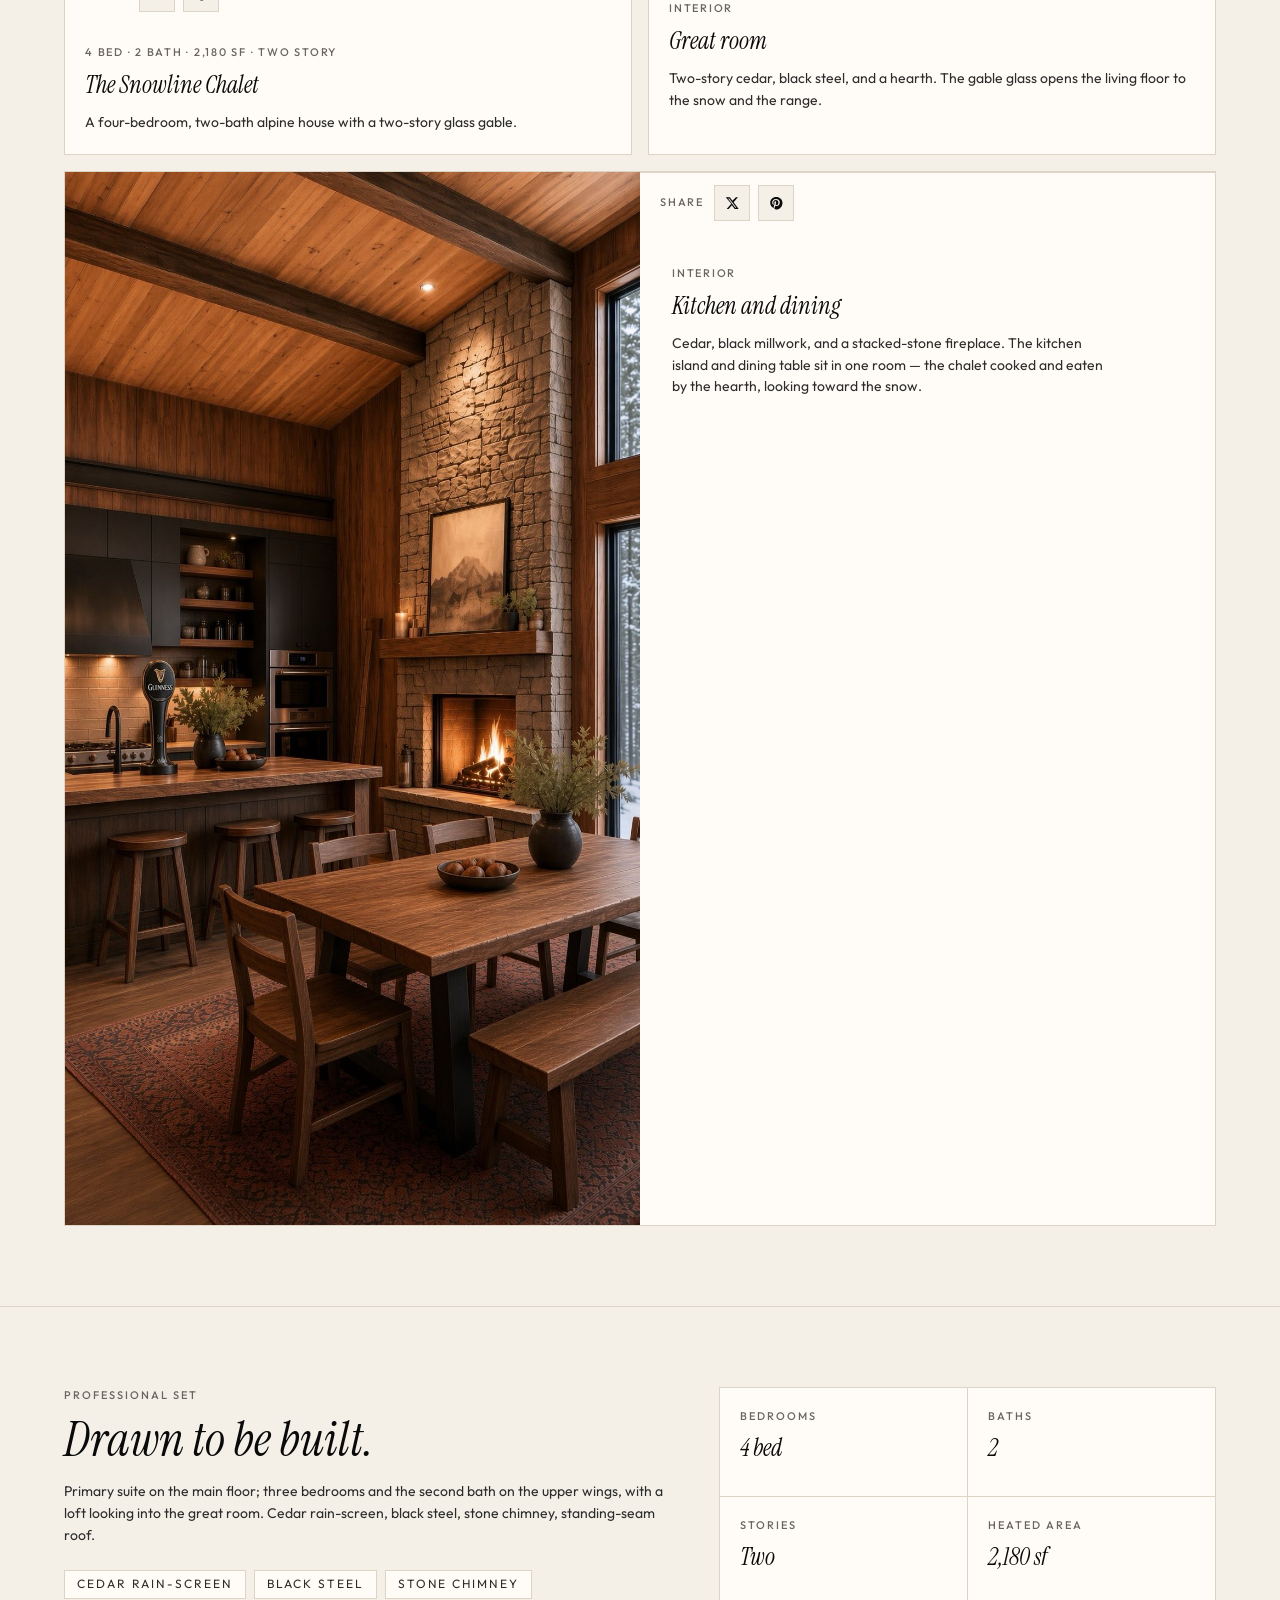
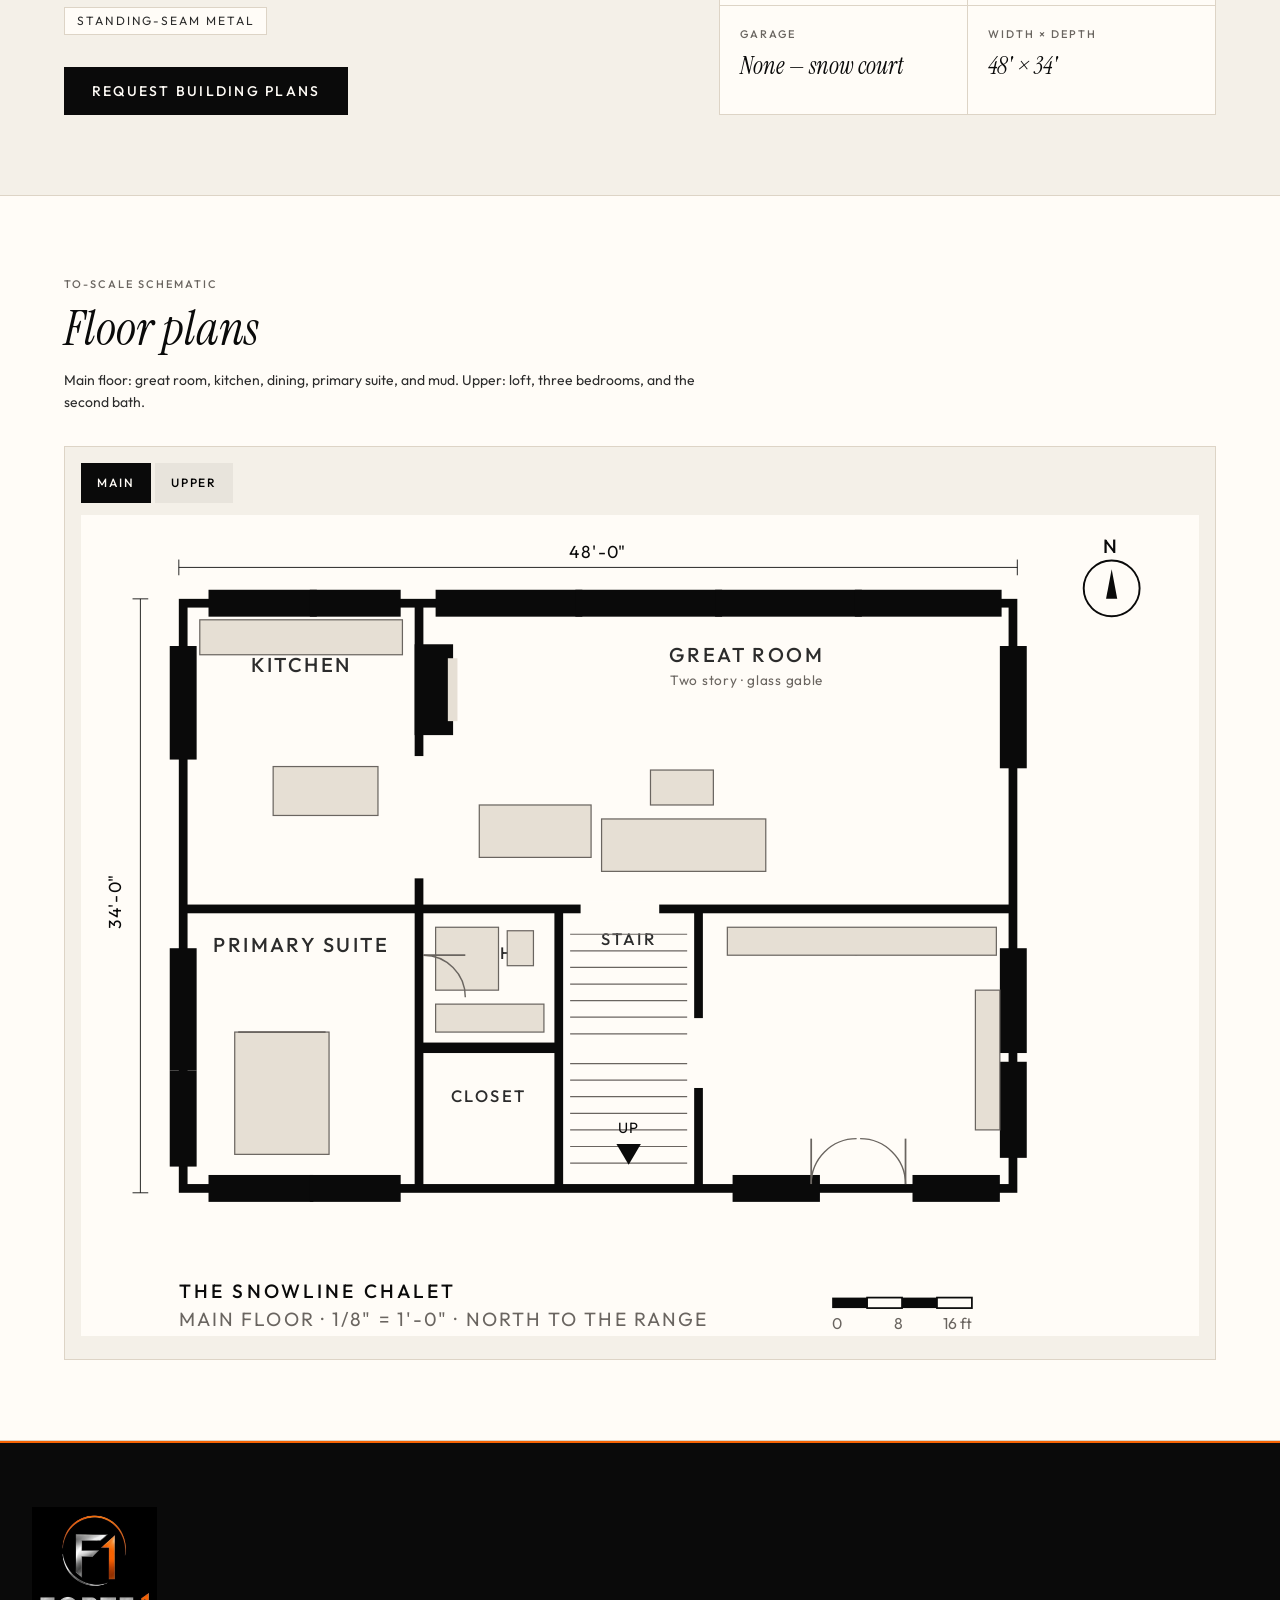
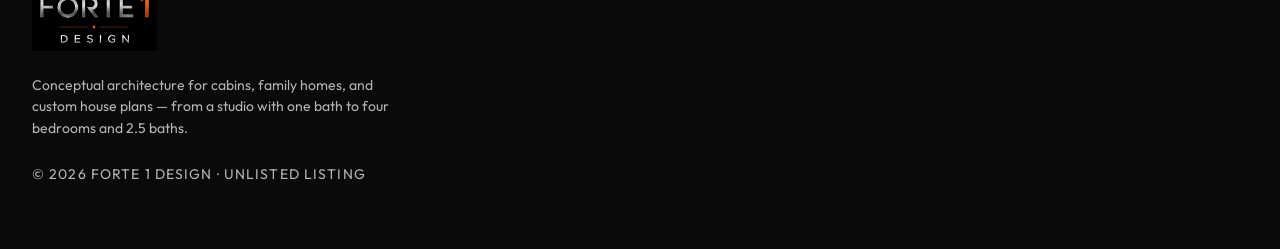
==== commit 37fec004: "Move share under photos with X and Pinterest Share sits below each image and posts the full listing " ====
--- a/public/index.html
+++ b/public/index.html
@@ -105,21 +105,30 @@
     @media (min-width: 1024px) {
       .card.wide { grid-column: 1 / -1; display: grid; grid-template-columns: 1fr 1fr; }
     }
-    .photo { position: relative; overflow: hidden; background: var(--paper-deep); }
+    .photo { overflow: hidden; background: var(--paper-deep); }
     .photo img { width: 100%; aspect-ratio: 4 / 3; object-fit: cover; }
     .photo.portrait img { aspect-ratio: 3 / 4; object-position: center 55%; }
     @media (min-width: 1024px) {
       .card.wide .photo img { aspect-ratio: auto; min-height: 24rem; height: 100%; object-fit: cover; }
     }
     .great-room { object-position: center 62%; }
-    .share {
-      position: absolute; top: 0.75rem; right: 0.75rem; z-index: 2;
+    .share-bar {
+      display: flex; align-items: center; gap: 0.5rem;
+      border-top: 1px solid var(--line);
+      padding: 0.75rem 1.25rem;
+      background: var(--cream);
+    }
+    .share-bar span {
+      font-size: 0.6875rem; font-weight: 500; letter-spacing: 0.16em;
+      text-transform: uppercase; color: var(--mute); margin-right: 0.15rem;
+    }
+    .share-bar a {
       display: inline-flex; align-items: center; justify-content: center;
-      height: 2.25rem; padding: 0 0.75rem;
-      background: var(--ink); color: var(--cream);
-      font-size: 0.6875rem; font-weight: 500; letter-spacing: 0.16em; text-transform: uppercase;
-    }
-    .share:hover { background: var(--walnut); }
+      width: 2.25rem; height: 2.25rem;
+      border: 1px solid var(--line); background: var(--paper); color: var(--ink);
+    }
+    .share-bar a:hover { background: var(--ink); color: var(--cream); border-color: var(--ink); }
+    .share-bar svg { width: 0.9rem; height: 0.9rem; display: block; }
     .tabs { display: flex; border-top: 1px solid var(--line); }
     .tabs button {
       flex: 1; padding: 0.75rem 1rem; font-size: 0.75rem; font-weight: 500;
@@ -208,11 +217,19 @@
           <div class="card" id="exterior">
             <div class="photo">
               <img id="listing-photo" src="images/snowline-dusk.jpg" alt="The Snowline Chalet exterior" width="1500" height="844" />
-              <button type="button" class="share" id="listing-share" data-src="images/snowline-dusk.jpg" data-title="The Snowline Chalet exterior">Share</button>
             </div>
             <div class="tabs">
               <button type="button" class="on" data-view="photo">Photograph</button>
               <button type="button" data-view="drawing">Line drawing</button>
+            </div>
+            <div class="share-bar">
+              <span>Share</span>
+              <a class="share-x" href="#" target="_blank" rel="noopener noreferrer" aria-label="Share this listing on X">
+                <svg viewBox="0 0 24 24" aria-hidden="true"><path fill="currentColor" d="M18.244 2.25h3.308l-7.227 8.26 8.502 11.24H16.17l-4.714-6.231-5.401 6.231H2.74l7.727-8.835L1.254 2.25H8.08l4.253 5.622L18.244 2.25zm-1.161 17.52h1.833L7.084 4.126H5.117z"/></svg>
+              </a>
+              <a class="share-pin" href="#" target="_blank" rel="noopener noreferrer" aria-label="Share this listing on Pinterest" data-media="images/snowline-dusk.jpg">
+                <svg viewBox="0 0 24 24" aria-hidden="true"><path fill="currentColor" d="M12.017 1.5c-5.888 0-10.017 4.243-10.017 9.714 0 4.125 2.482 7.676 6.069 8.936-.084-.76-.16-1.928.033-2.758.175-.755 1.13-4.816 1.13-4.816s-.288-.59-.288-1.46c0-1.368.793-2.39 1.78-2.39.84 0 1.245.63 1.245 1.385 0 .844-.537 2.106-.813 3.276-.23.978.49 1.776 1.454 1.776 1.745 0 3.087-1.84 3.087-4.494 0-2.35-1.69-3.995-4.107-3.995-2.797 0-4.44 2.096-4.44 4.263 0 .844.325 1.75.73 2.24.08.1.092.187.068.288l-.28 1.144c-.045.183-.148.222-.34.134-1.249-.581-2.03-2.407-2.03-3.874 0-3.154 2.292-6.052 6.608-6.052 3.469 0 6.165 2.473 6.165 5.776 0 3.447-2.16 6.216-5.16 6.216-1.007 0-1.956-.524-2.28-1.143l-.62 2.36c-.226.87-.837 1.958-1.244 2.622A10.02 10.02 0 0 0 12.017 22.5C17.9 22.5 22.5 17.799 22.5 11.214 22.5 5.743 17.9 1.5 12.017 1.5z"/></svg>
+              </a>
             </div>
             <div class="card-copy">
               <p class="meta">4 bed · 2 bath · 2,180 sf · Two story</p>
@@ -223,7 +240,15 @@
           <div class="card" id="great-room">
             <div class="photo">
               <img class="great-room" src="images/snowline-great-room.jpg" alt="The Snowline Chalet interior — great room" width="1057" height="1920" />
-              <button type="button" class="share" data-src="images/snowline-great-room.jpg" data-title="The Snowline Chalet great room">Share</button>
+            </div>
+            <div class="share-bar">
+              <span>Share</span>
+              <a class="share-x" href="#" target="_blank" rel="noopener noreferrer" aria-label="Share this listing on X">
+                <svg viewBox="0 0 24 24" aria-hidden="true"><path fill="currentColor" d="M18.244 2.25h3.308l-7.227 8.26 8.502 11.24H16.17l-4.714-6.231-5.401 6.231H2.74l7.727-8.835L1.254 2.25H8.08l4.253 5.622L18.244 2.25zm-1.161 17.52h1.833L7.084 4.126H5.117z"/></svg>
+              </a>
+              <a class="share-pin" href="#" target="_blank" rel="noopener noreferrer" aria-label="Share this listing on Pinterest" data-media="images/snowline-great-room.jpg">
+                <svg viewBox="0 0 24 24" aria-hidden="true"><path fill="currentColor" d="M12.017 1.5c-5.888 0-10.017 4.243-10.017 9.714 0 4.125 2.482 7.676 6.069 8.936-.084-.76-.16-1.928.033-2.758.175-.755 1.13-4.816 1.13-4.816s-.288-.59-.288-1.46c0-1.368.793-2.39 1.78-2.39.84 0 1.245.63 1.245 1.385 0 .844-.537 2.106-.813 3.276-.23.978.49 1.776 1.454 1.776 1.745 0 3.087-1.84 3.087-4.494 0-2.35-1.69-3.995-4.107-3.995-2.797 0-4.44 2.096-4.44 4.263 0 .844.325 1.75.73 2.24.08.1.092.187.068.288l-.28 1.144c-.045.183-.148.222-.34.134-1.249-.581-2.03-2.407-2.03-3.874 0-3.154 2.292-6.052 6.608-6.052 3.469 0 6.165 2.473 6.165 5.776 0 3.447-2.16 6.216-5.16 6.216-1.007 0-1.956-.524-2.28-1.143l-.62 2.36c-.226.87-.837 1.958-1.244 2.622A10.02 10.02 0 0 0 12.017 22.5C17.9 22.5 22.5 17.799 22.5 11.214 22.5 5.743 17.9 1.5 12.017 1.5z"/></svg>
+              </a>
             </div>
             <div class="card-copy">
               <p class="meta">Interior</p>
@@ -234,12 +259,22 @@
           <div class="card wide" id="kitchen">
             <div class="photo portrait">
               <img src="images/snowline-kitchen.jpg" alt="The Snowline Chalet kitchen and dining" width="1048" height="1920" />
-              <button type="button" class="share" data-src="images/snowline-kitchen.jpg" data-title="The Snowline Chalet kitchen and dining">Share</button>
-            </div>
-            <div class="card-copy">
-              <p class="meta">Interior</p>
-              <h3>Kitchen and dining</h3>
-              <p class="prose" style="margin-top:0.75rem;max-width:28rem">Cedar, black millwork, and a stacked-stone fireplace. The kitchen island and dining table sit in one room — the chalet cooked and eaten by the hearth, looking toward the snow.</p>
+            </div>
+            <div>
+              <div class="share-bar">
+                <span>Share</span>
+                <a class="share-x" href="#" target="_blank" rel="noopener noreferrer" aria-label="Share this listing on X">
+                  <svg viewBox="0 0 24 24" aria-hidden="true"><path fill="currentColor" d="M18.244 2.25h3.308l-7.227 8.26 8.502 11.24H16.17l-4.714-6.231-5.401 6.231H2.74l7.727-8.835L1.254 2.25H8.08l4.253 5.622L18.244 2.25zm-1.161 17.52h1.833L7.084 4.126H5.117z"/></svg>
+                </a>
+                <a class="share-pin" href="#" target="_blank" rel="noopener noreferrer" aria-label="Share this listing on Pinterest" data-media="images/snowline-kitchen.jpg">
+                  <svg viewBox="0 0 24 24" aria-hidden="true"><path fill="currentColor" d="M12.017 1.5c-5.888 0-10.017 4.243-10.017 9.714 0 4.125 2.482 7.676 6.069 8.936-.084-.76-.16-1.928.033-2.758.175-.755 1.13-4.816 1.13-4.816s-.288-.59-.288-1.46c0-1.368.793-2.39 1.78-2.39.84 0 1.245.63 1.245 1.385 0 .844-.537 2.106-.813 3.276-.23.978.49 1.776 1.454 1.776 1.745 0 3.087-1.84 3.087-4.494 0-2.35-1.69-3.995-4.107-3.995-2.797 0-4.44 2.096-4.44 4.263 0 .844.325 1.75.73 2.24.08.1.092.187.068.288l-.28 1.144c-.045.183-.148.222-.34.134-1.249-.581-2.03-2.407-2.03-3.874 0-3.154 2.292-6.052 6.608-6.052 3.469 0 6.165 2.473 6.165 5.776 0 3.447-2.16 6.216-5.16 6.216-1.007 0-1.956-.524-2.28-1.143l-.62 2.36c-.226.87-.837 1.958-1.244 2.622A10.02 10.02 0 0 0 12.017 22.5C17.9 22.5 22.5 17.799 22.5 11.214 22.5 5.743 17.9 1.5 12.017 1.5z"/></svg>
+                </a>
+              </div>
+              <div class="card-copy">
+                <p class="meta">Interior</p>
+                <h3>Kitchen and dining</h3>
+                <p class="prose" style="margin-top:0.75rem;max-width:28rem">Cedar, black millwork, and a stacked-stone fireplace. The kitchen island and dining table sit in one room — the chalet cooked and eaten by the hearth, looking toward the snow.</p>
+              </div>
             </div>
           </div>
         </div>
@@ -464,7 +499,6 @@
 
   <script>
     const photo = document.getElementById("listing-photo");
-    const listingShare = document.getElementById("listing-share");
     document.querySelectorAll(".tabs button").forEach((btn) => {
       btn.addEventListener("click", () => {
         document.querySelectorAll(".tabs button").forEach((b) => b.classList.remove("on"));
@@ -472,8 +506,9 @@
         const drawing = btn.dataset.view === "drawing";
         photo.src = drawing ? "images/snowline-ink.jpg" : "images/snowline-dusk.jpg";
         photo.alt = drawing ? "The Snowline Chalet line drawing" : "The Snowline Chalet exterior";
-        listingShare.dataset.src = drawing ? "images/snowline-ink.jpg" : "images/snowline-dusk.jpg";
-        listingShare.dataset.title = drawing ? "The Snowline Chalet line drawing" : "The Snowline Chalet exterior";
+        const pin = document.querySelector("#exterior .share-pin");
+        if (pin) pin.dataset.media = drawing ? "images/snowline-ink.jpg" : "images/snowline-dusk.jpg";
+        wireShare();
       });
     });
     document.querySelectorAll(".plan-tabs button").forEach((btn) => {
@@ -484,28 +519,22 @@
         document.getElementById("plan-upper").hidden = btn.dataset.floor !== "upper";
       });
     });
-    document.querySelectorAll(".share").forEach((btn) => {
-      btn.addEventListener("click", async () => {
-        const url = new URL(btn.dataset.src, window.location.href).href;
-        const title = btn.dataset.title || "The Snowline Chalet";
-        try {
-          if (navigator.share) {
-            await navigator.share({ title, text: title, url });
-            return;
-          }
-        } catch (err) {
-          if (err && err.name === "AbortError") return;
+    function wireShare() {
+      const page = location.origin + location.pathname;
+      const text = "The Snowline Chalet — 4 bedroom, 2 bath alpine house | Forte 1 Design";
+      document.querySelectorAll(".share-bar").forEach((bar) => {
+        const x = bar.querySelector(".share-x");
+        const pin = bar.querySelector(".share-pin");
+        if (x) {
+          x.href = "https://twitter.com/intent/tweet?url=" + encodeURIComponent(page) + "&text=" + encodeURIComponent(text);
         }
-        try {
-          await navigator.clipboard.writeText(url);
-          const prev = btn.textContent;
-          btn.textContent = "Copied";
-          setTimeout(() => { btn.textContent = prev; }, 1600);
-        } catch (_) {
-          window.prompt("Copy image link", url);
+        if (pin) {
+          const media = new URL(pin.dataset.media || "images/snowline-dusk.jpg", location.href).href;
+          pin.href = "https://www.pinterest.com/pin/create/button/?url=" + encodeURIComponent(page) + "&media=" + encodeURIComponent(media) + "&description=" + encodeURIComponent(text);
         }
       });
-    });
+    }
+    wireShare();
   </script>
 </body>
 </html>
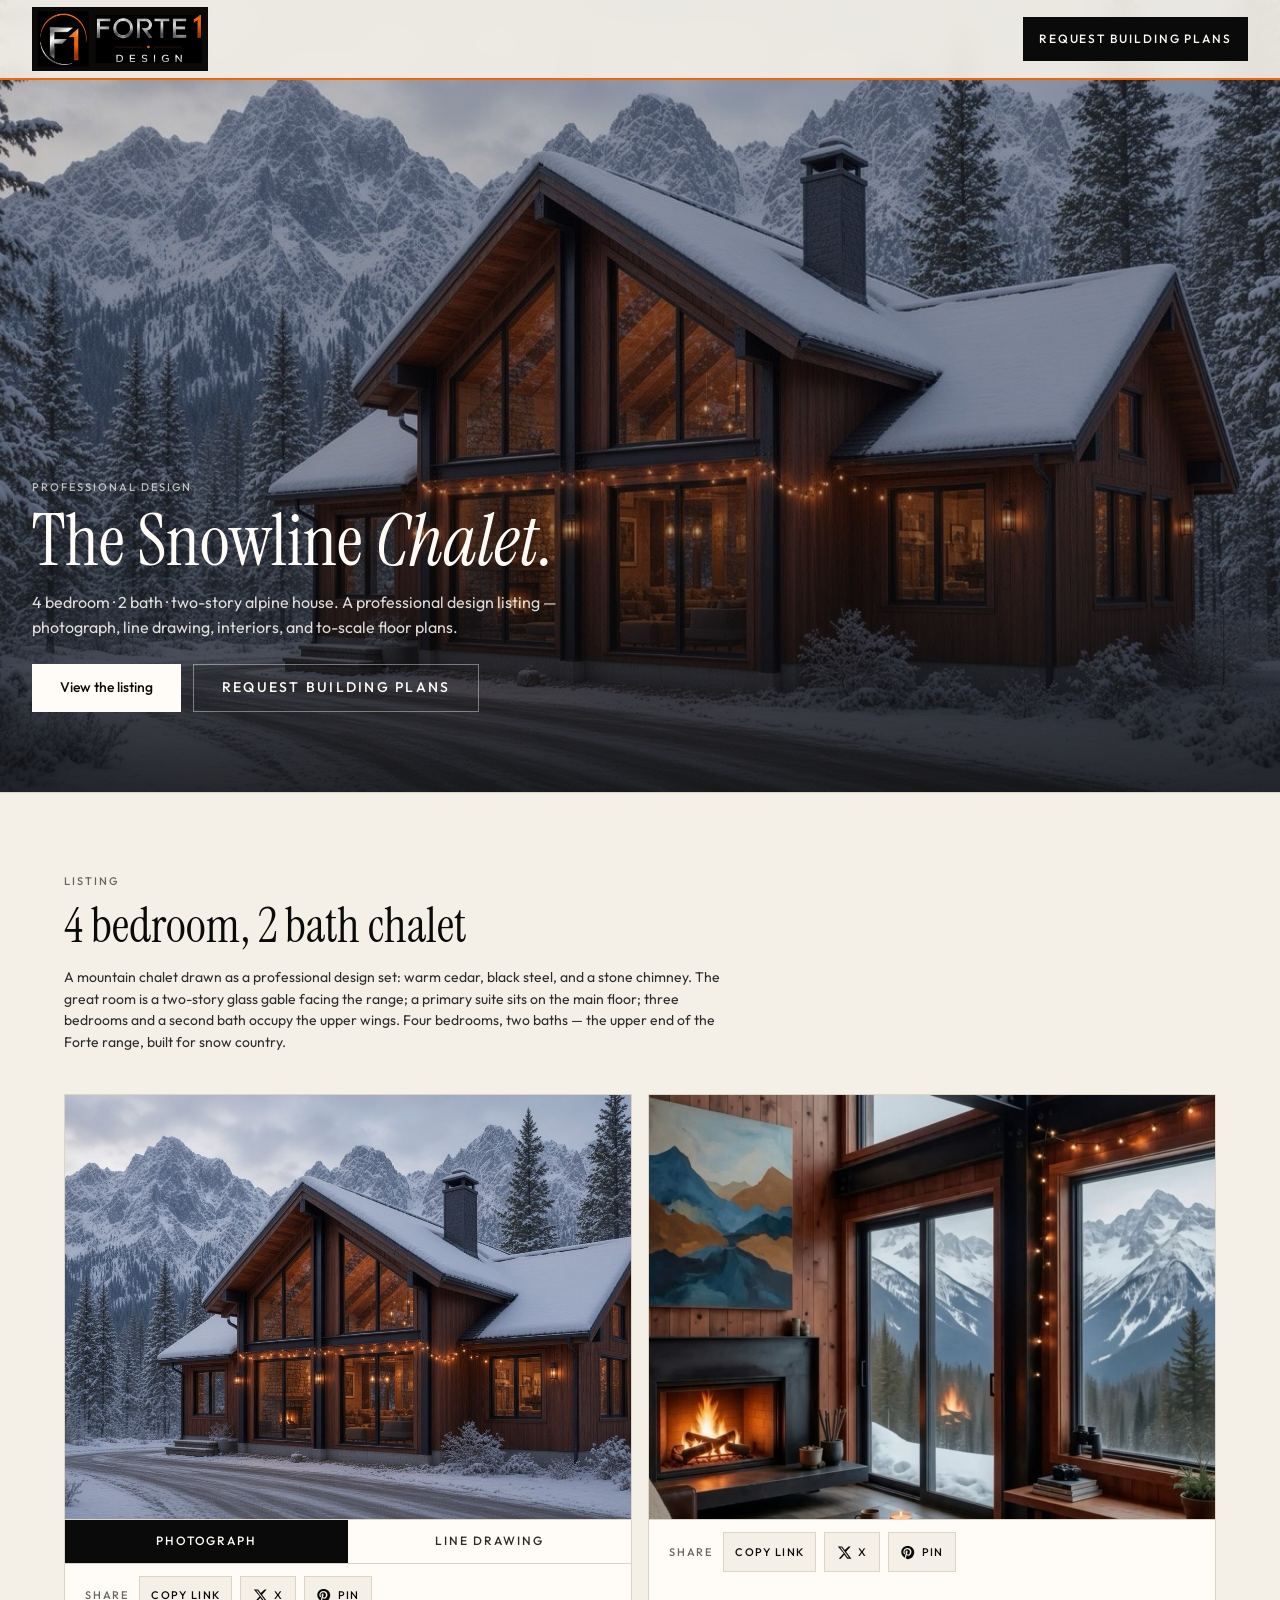
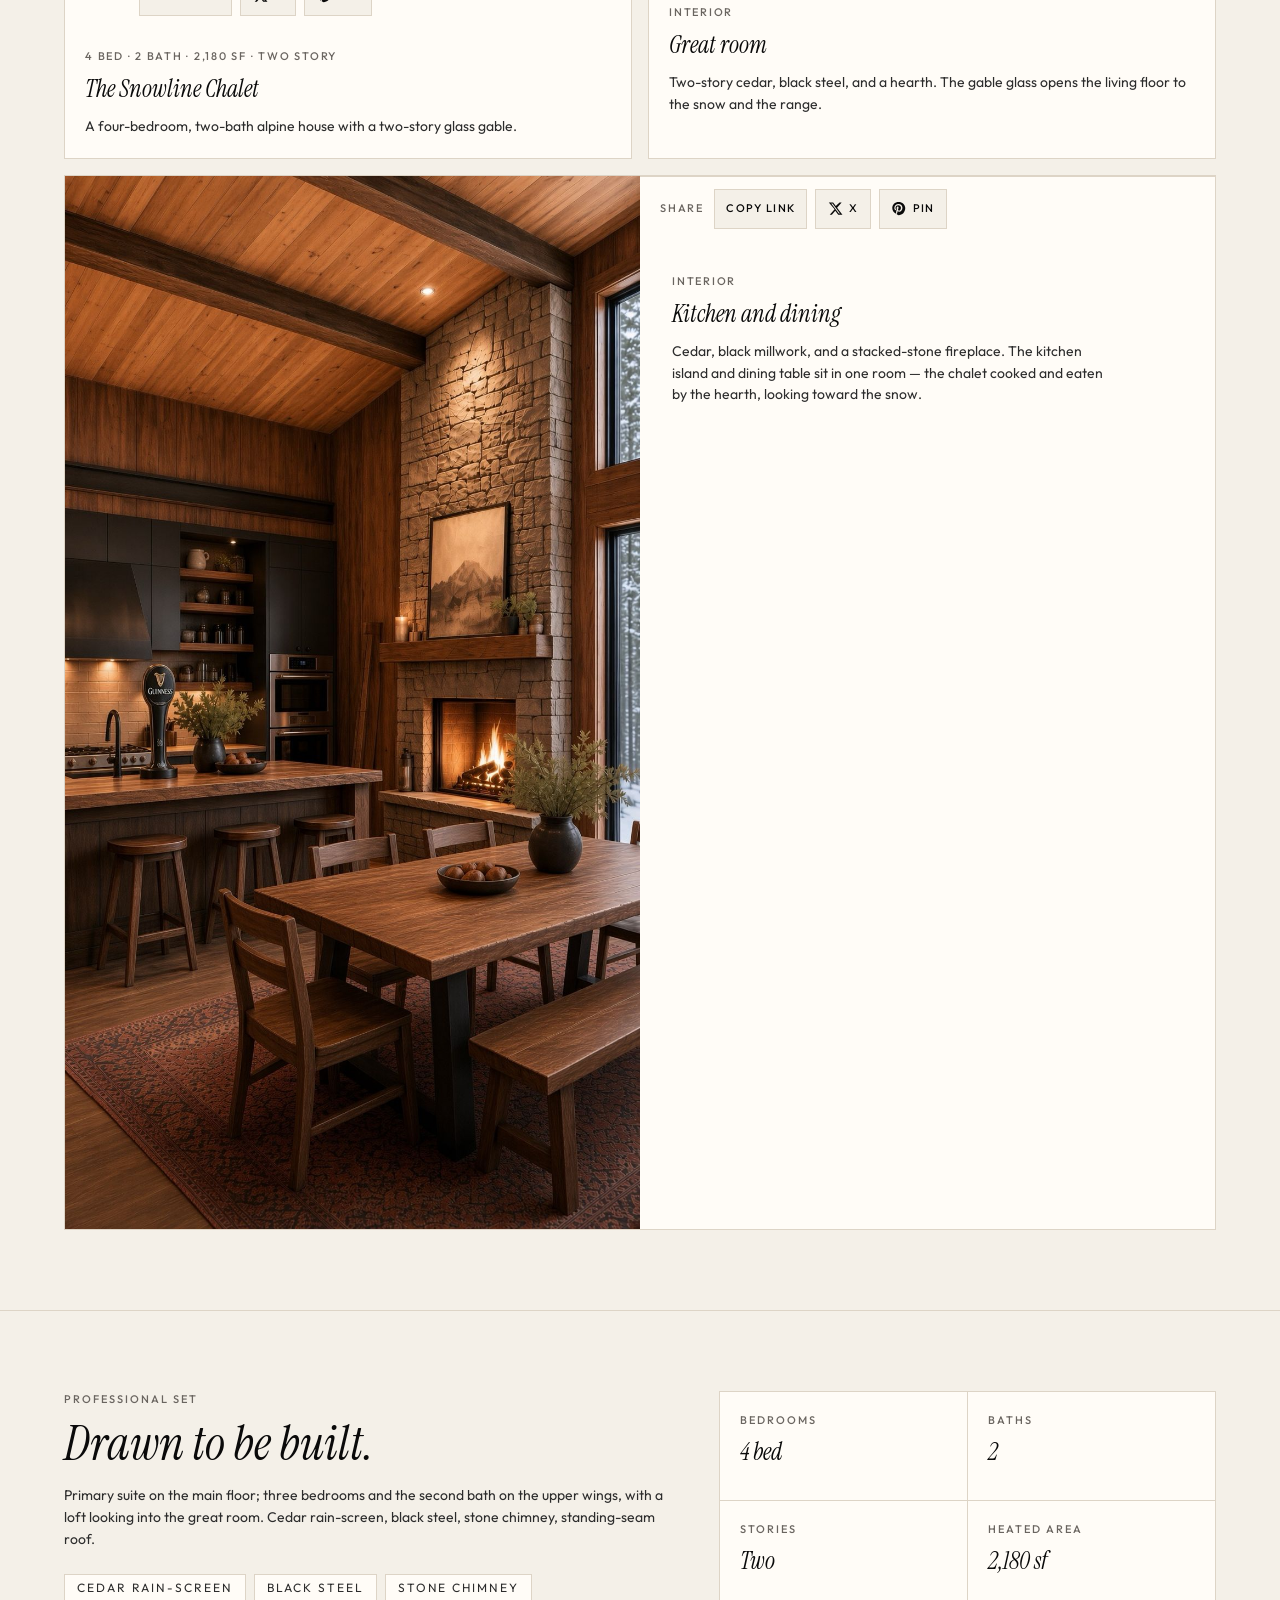
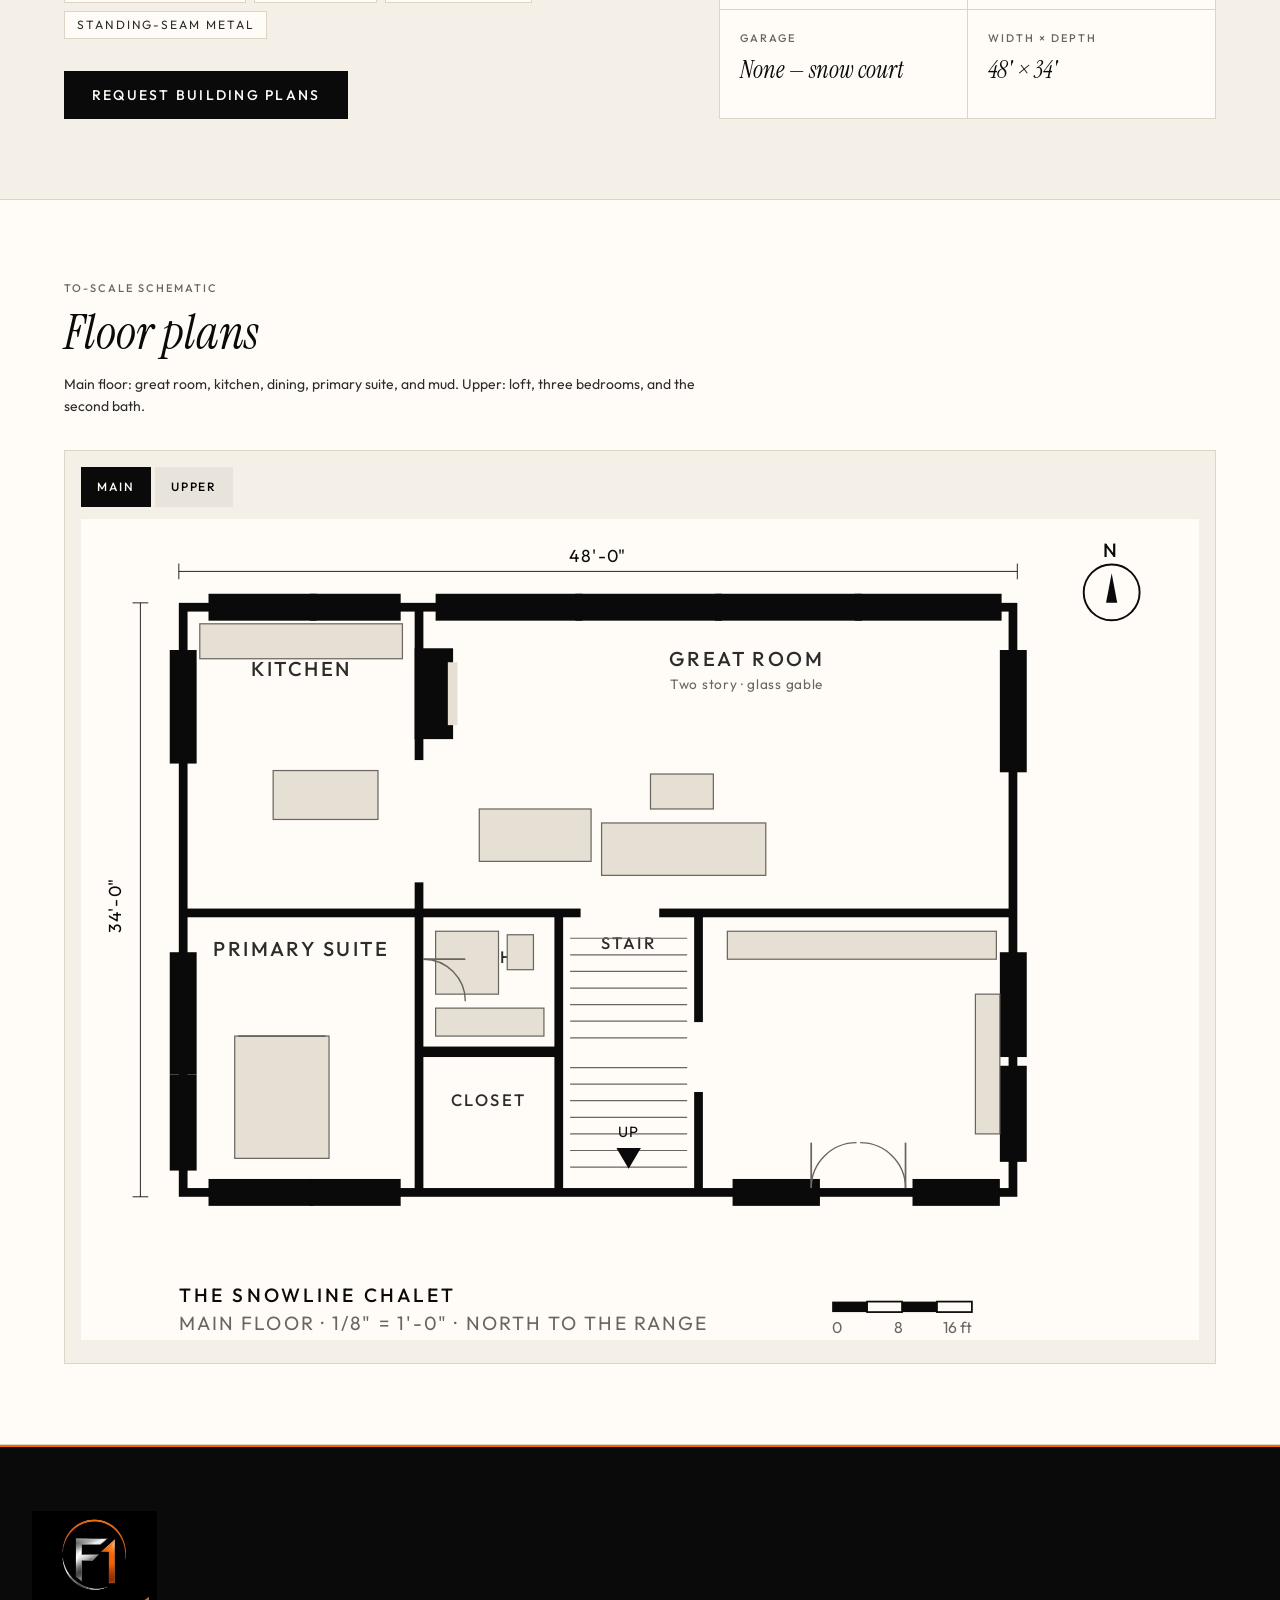
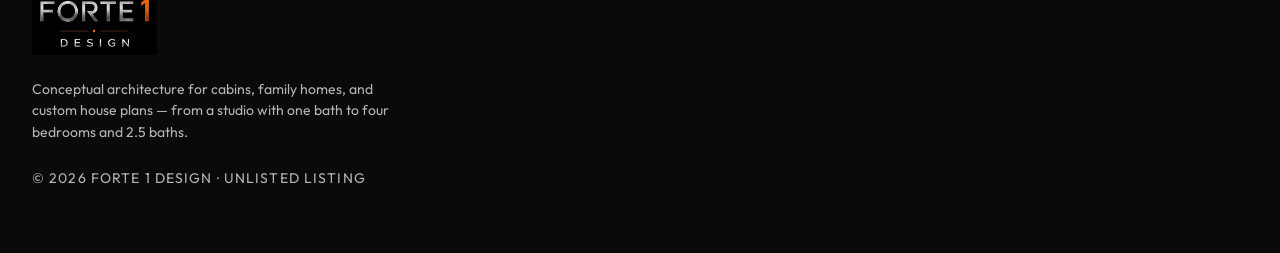
==== commit 7b33cc8e: "Fix share controls so X, Pinterest, and copy link actually fire Buttons now handle the tap, open the" ====
--- a/public/index.html
+++ b/public/index.html
@@ -113,22 +113,26 @@
     }
     .great-room { object-position: center 62%; }
     .share-bar {
-      display: flex; align-items: center; gap: 0.5rem;
+      display: flex; align-items: center; flex-wrap: wrap; gap: 0.5rem;
       border-top: 1px solid var(--line);
       padding: 0.75rem 1.25rem;
       background: var(--cream);
     }
-    .share-bar span {
+    .share-bar .share-label {
       font-size: 0.6875rem; font-weight: 500; letter-spacing: 0.16em;
       text-transform: uppercase; color: var(--mute); margin-right: 0.15rem;
     }
-    .share-bar a {
-      display: inline-flex; align-items: center; justify-content: center;
-      width: 2.25rem; height: 2.25rem;
+    .share-bar .share-btn {
+      display: inline-flex; align-items: center; justify-content: center; gap: 0.4rem;
+      height: 2.5rem; min-width: 2.5rem; padding: 0 0.7rem;
       border: 1px solid var(--line); background: var(--paper); color: var(--ink);
-    }
-    .share-bar a:hover { background: var(--ink); color: var(--cream); border-color: var(--ink); }
-    .share-bar svg { width: 0.9rem; height: 0.9rem; display: block; }
+      font-size: 0.6875rem; font-weight: 500; letter-spacing: 0.12em; text-transform: uppercase;
+    }
+    .share-bar .share-btn:hover { background: var(--ink); color: var(--cream); border-color: var(--ink); }
+    .share-bar .share-btn svg { width: 0.95rem; height: 0.95rem; display: block; flex-shrink: 0; }
+    .share-bar .share-status {
+      font-size: 0.6875rem; letter-spacing: 0.12em; text-transform: uppercase; color: var(--walnut);
+    }
     .tabs { display: flex; border-top: 1px solid var(--line); }
     .tabs button {
       flex: 1; padding: 0.75rem 1rem; font-size: 0.75rem; font-weight: 500;
@@ -222,14 +226,18 @@
               <button type="button" class="on" data-view="photo">Photograph</button>
               <button type="button" data-view="drawing">Line drawing</button>
             </div>
-            <div class="share-bar">
-              <span>Share</span>
-              <a class="share-x" href="#" target="_blank" rel="noopener noreferrer" aria-label="Share this listing on X">
+            <div class="share-bar" data-media="images/snowline-dusk.jpg">
+              <span class="share-label">Share</span>
+              <button type="button" class="share-btn share-native">Copy link</button>
+              <button type="button" class="share-btn share-x" aria-label="Share this listing on X">
                 <svg viewBox="0 0 24 24" aria-hidden="true"><path fill="currentColor" d="M18.244 2.25h3.308l-7.227 8.26 8.502 11.24H16.17l-4.714-6.231-5.401 6.231H2.74l7.727-8.835L1.254 2.25H8.08l4.253 5.622L18.244 2.25zm-1.161 17.52h1.833L7.084 4.126H5.117z"/></svg>
-              </a>
-              <a class="share-pin" href="#" target="_blank" rel="noopener noreferrer" aria-label="Share this listing on Pinterest" data-media="images/snowline-dusk.jpg">
+                <span>X</span>
+              </button>
+              <button type="button" class="share-btn share-pin" aria-label="Share this listing on Pinterest">
                 <svg viewBox="0 0 24 24" aria-hidden="true"><path fill="currentColor" d="M12.017 1.5c-5.888 0-10.017 4.243-10.017 9.714 0 4.125 2.482 7.676 6.069 8.936-.084-.76-.16-1.928.033-2.758.175-.755 1.13-4.816 1.13-4.816s-.288-.59-.288-1.46c0-1.368.793-2.39 1.78-2.39.84 0 1.245.63 1.245 1.385 0 .844-.537 2.106-.813 3.276-.23.978.49 1.776 1.454 1.776 1.745 0 3.087-1.84 3.087-4.494 0-2.35-1.69-3.995-4.107-3.995-2.797 0-4.44 2.096-4.44 4.263 0 .844.325 1.75.73 2.24.08.1.092.187.068.288l-.28 1.144c-.045.183-.148.222-.34.134-1.249-.581-2.03-2.407-2.03-3.874 0-3.154 2.292-6.052 6.608-6.052 3.469 0 6.165 2.473 6.165 5.776 0 3.447-2.16 6.216-5.16 6.216-1.007 0-1.956-.524-2.28-1.143l-.62 2.36c-.226.87-.837 1.958-1.244 2.622A10.02 10.02 0 0 0 12.017 22.5C17.9 22.5 22.5 17.799 22.5 11.214 22.5 5.743 17.9 1.5 12.017 1.5z"/></svg>
-              </a>
+                <span>Pin</span>
+              </button>
+              <span class="share-status" hidden>Copied listing link</span>
             </div>
             <div class="card-copy">
               <p class="meta">4 bed · 2 bath · 2,180 sf · Two story</p>
@@ -241,14 +249,18 @@
             <div class="photo">
               <img class="great-room" src="images/snowline-great-room.jpg" alt="The Snowline Chalet interior — great room" width="1057" height="1920" />
             </div>
-            <div class="share-bar">
-              <span>Share</span>
-              <a class="share-x" href="#" target="_blank" rel="noopener noreferrer" aria-label="Share this listing on X">
+            <div class="share-bar" data-media="images/snowline-great-room.jpg">
+              <span class="share-label">Share</span>
+              <button type="button" class="share-btn share-native">Copy link</button>
+              <button type="button" class="share-btn share-x" aria-label="Share this listing on X">
                 <svg viewBox="0 0 24 24" aria-hidden="true"><path fill="currentColor" d="M18.244 2.25h3.308l-7.227 8.26 8.502 11.24H16.17l-4.714-6.231-5.401 6.231H2.74l7.727-8.835L1.254 2.25H8.08l4.253 5.622L18.244 2.25zm-1.161 17.52h1.833L7.084 4.126H5.117z"/></svg>
-              </a>
-              <a class="share-pin" href="#" target="_blank" rel="noopener noreferrer" aria-label="Share this listing on Pinterest" data-media="images/snowline-great-room.jpg">
+                <span>X</span>
+              </button>
+              <button type="button" class="share-btn share-pin" aria-label="Share this listing on Pinterest">
                 <svg viewBox="0 0 24 24" aria-hidden="true"><path fill="currentColor" d="M12.017 1.5c-5.888 0-10.017 4.243-10.017 9.714 0 4.125 2.482 7.676 6.069 8.936-.084-.76-.16-1.928.033-2.758.175-.755 1.13-4.816 1.13-4.816s-.288-.59-.288-1.46c0-1.368.793-2.39 1.78-2.39.84 0 1.245.63 1.245 1.385 0 .844-.537 2.106-.813 3.276-.23.978.49 1.776 1.454 1.776 1.745 0 3.087-1.84 3.087-4.494 0-2.35-1.69-3.995-4.107-3.995-2.797 0-4.44 2.096-4.44 4.263 0 .844.325 1.75.73 2.24.08.1.092.187.068.288l-.28 1.144c-.045.183-.148.222-.34.134-1.249-.581-2.03-2.407-2.03-3.874 0-3.154 2.292-6.052 6.608-6.052 3.469 0 6.165 2.473 6.165 5.776 0 3.447-2.16 6.216-5.16 6.216-1.007 0-1.956-.524-2.28-1.143l-.62 2.36c-.226.87-.837 1.958-1.244 2.622A10.02 10.02 0 0 0 12.017 22.5C17.9 22.5 22.5 17.799 22.5 11.214 22.5 5.743 17.9 1.5 12.017 1.5z"/></svg>
-              </a>
+                <span>Pin</span>
+              </button>
+              <span class="share-status" hidden>Copied listing link</span>
             </div>
             <div class="card-copy">
               <p class="meta">Interior</p>
@@ -261,14 +273,18 @@
               <img src="images/snowline-kitchen.jpg" alt="The Snowline Chalet kitchen and dining" width="1048" height="1920" />
             </div>
             <div>
-              <div class="share-bar">
-                <span>Share</span>
-                <a class="share-x" href="#" target="_blank" rel="noopener noreferrer" aria-label="Share this listing on X">
+              <div class="share-bar" data-media="images/snowline-kitchen.jpg">
+                <span class="share-label">Share</span>
+                <button type="button" class="share-btn share-native">Copy link</button>
+                <button type="button" class="share-btn share-x" aria-label="Share this listing on X">
                   <svg viewBox="0 0 24 24" aria-hidden="true"><path fill="currentColor" d="M18.244 2.25h3.308l-7.227 8.26 8.502 11.24H16.17l-4.714-6.231-5.401 6.231H2.74l7.727-8.835L1.254 2.25H8.08l4.253 5.622L18.244 2.25zm-1.161 17.52h1.833L7.084 4.126H5.117z"/></svg>
-                </a>
-                <a class="share-pin" href="#" target="_blank" rel="noopener noreferrer" aria-label="Share this listing on Pinterest" data-media="images/snowline-kitchen.jpg">
+                  <span>X</span>
+                </button>
+                <button type="button" class="share-btn share-pin" aria-label="Share this listing on Pinterest">
                   <svg viewBox="0 0 24 24" aria-hidden="true"><path fill="currentColor" d="M12.017 1.5c-5.888 0-10.017 4.243-10.017 9.714 0 4.125 2.482 7.676 6.069 8.936-.084-.76-.16-1.928.033-2.758.175-.755 1.13-4.816 1.13-4.816s-.288-.59-.288-1.46c0-1.368.793-2.39 1.78-2.39.84 0 1.245.63 1.245 1.385 0 .844-.537 2.106-.813 3.276-.23.978.49 1.776 1.454 1.776 1.745 0 3.087-1.84 3.087-4.494 0-2.35-1.69-3.995-4.107-3.995-2.797 0-4.44 2.096-4.44 4.263 0 .844.325 1.75.73 2.24.08.1.092.187.068.288l-.28 1.144c-.045.183-.148.222-.34.134-1.249-.581-2.03-2.407-2.03-3.874 0-3.154 2.292-6.052 6.608-6.052 3.469 0 6.165 2.473 6.165 5.776 0 3.447-2.16 6.216-5.16 6.216-1.007 0-1.956-.524-2.28-1.143l-.62 2.36c-.226.87-.837 1.958-1.244 2.622A10.02 10.02 0 0 0 12.017 22.5C17.9 22.5 22.5 17.799 22.5 11.214 22.5 5.743 17.9 1.5 12.017 1.5z"/></svg>
-                </a>
+                  <span>Pin</span>
+                </button>
+                <span class="share-status" hidden>Copied listing link</span>
               </div>
               <div class="card-copy">
                 <p class="meta">Interior</p>
@@ -506,9 +522,8 @@
         const drawing = btn.dataset.view === "drawing";
         photo.src = drawing ? "images/snowline-ink.jpg" : "images/snowline-dusk.jpg";
         photo.alt = drawing ? "The Snowline Chalet line drawing" : "The Snowline Chalet exterior";
-        const pin = document.querySelector("#exterior .share-pin");
-        if (pin) pin.dataset.media = drawing ? "images/snowline-ink.jpg" : "images/snowline-dusk.jpg";
-        wireShare();
+        const pinBar = document.querySelector("#exterior .share-bar");
+        if (pinBar) pinBar.dataset.media = drawing ? "images/snowline-ink.jpg" : "images/snowline-dusk.jpg";
       });
     });
     document.querySelectorAll(".plan-tabs button").forEach((btn) => {
@@ -519,22 +534,54 @@
         document.getElementById("plan-upper").hidden = btn.dataset.floor !== "upper";
       });
     });
-    function wireShare() {
-      const page = location.origin + location.pathname;
-      const text = "The Snowline Chalet — 4 bedroom, 2 bath alpine house | Forte 1 Design";
-      document.querySelectorAll(".share-bar").forEach((bar) => {
-        const x = bar.querySelector(".share-x");
-        const pin = bar.querySelector(".share-pin");
-        if (x) {
-          x.href = "https://twitter.com/intent/tweet?url=" + encodeURIComponent(page) + "&text=" + encodeURIComponent(text);
+    const SHARE_TEXT = "The Snowline Chalet — 4 bedroom, 2 bath alpine house | Forte 1 Design";
+    function listingUrl() {
+      return location.origin + location.pathname;
+    }
+    function xUrl() {
+      return "https://twitter.com/intent/tweet?url=" + encodeURIComponent(listingUrl()) + "&text=" + encodeURIComponent(SHARE_TEXT);
+    }
+    function pinUrl(media) {
+      const image = new URL(media || "images/snowline-dusk.jpg", location.href).href;
+      return "https://www.pinterest.com/pin/create/button/?url=" + encodeURIComponent(listingUrl()) + "&media=" + encodeURIComponent(image) + "&description=" + encodeURIComponent(SHARE_TEXT);
+    }
+    function flash(bar, msg) {
+      const status = bar.querySelector(".share-status");
+      if (!status) return;
+      status.hidden = false;
+      status.textContent = msg;
+      clearTimeout(status._t);
+      status._t = setTimeout(() => { status.hidden = true; }, 2200);
+    }
+    async function copyListing(bar) {
+      try {
+        await navigator.clipboard.writeText(listingUrl());
+        flash(bar, "Copied listing link");
+      } catch (_) {
+        window.prompt("Copy listing link", listingUrl());
+      }
+    }
+    function openShare(url, bar) {
+      const win = window.open(url, "_blank", "noopener,noreferrer");
+      if (!win) {
+        copyListing(bar);
+      }
+    }
+    document.querySelectorAll(".share-bar").forEach((bar) => {
+      bar.querySelector(".share-native")?.addEventListener("click", async () => {
+        try {
+          if (navigator.share) {
+            await navigator.share({ title: SHARE_TEXT, text: SHARE_TEXT, url: listingUrl() });
+            return;
+          }
+        } catch (err) {
+          if (err && err.name === "AbortError") return;
         }
-        if (pin) {
-          const media = new URL(pin.dataset.media || "images/snowline-dusk.jpg", location.href).href;
-          pin.href = "https://www.pinterest.com/pin/create/button/?url=" + encodeURIComponent(page) + "&media=" + encodeURIComponent(media) + "&description=" + encodeURIComponent(text);
-        }
+        copyListing(bar);
       });
-    }
-    wireShare();
+      bar.querySelector(".share-x")?.addEventListener("click", () => openShare(xUrl(), bar));
+      bar.querySelector(".share-pin")?.addEventListener("click", () => openShare(pinUrl(bar.dataset.media), bar));
+    });
   </script>
 </body>
 </html>
